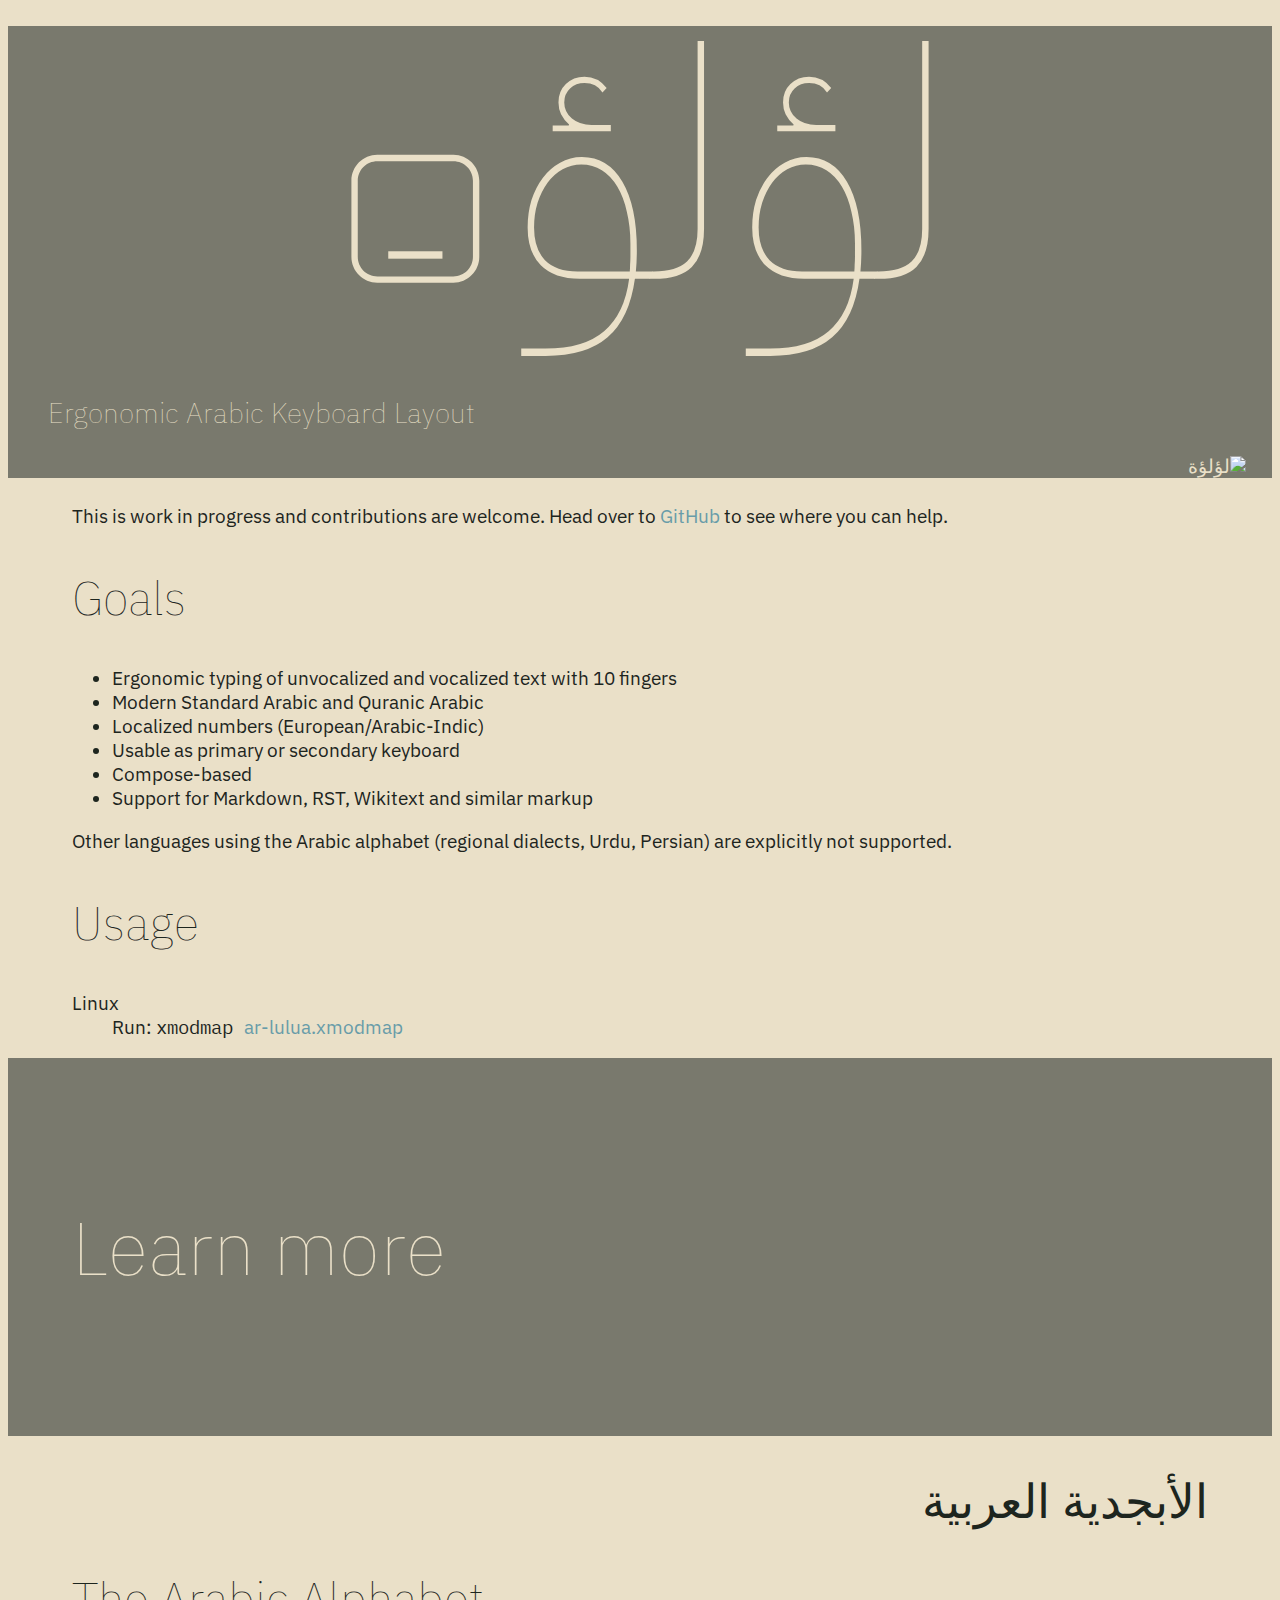
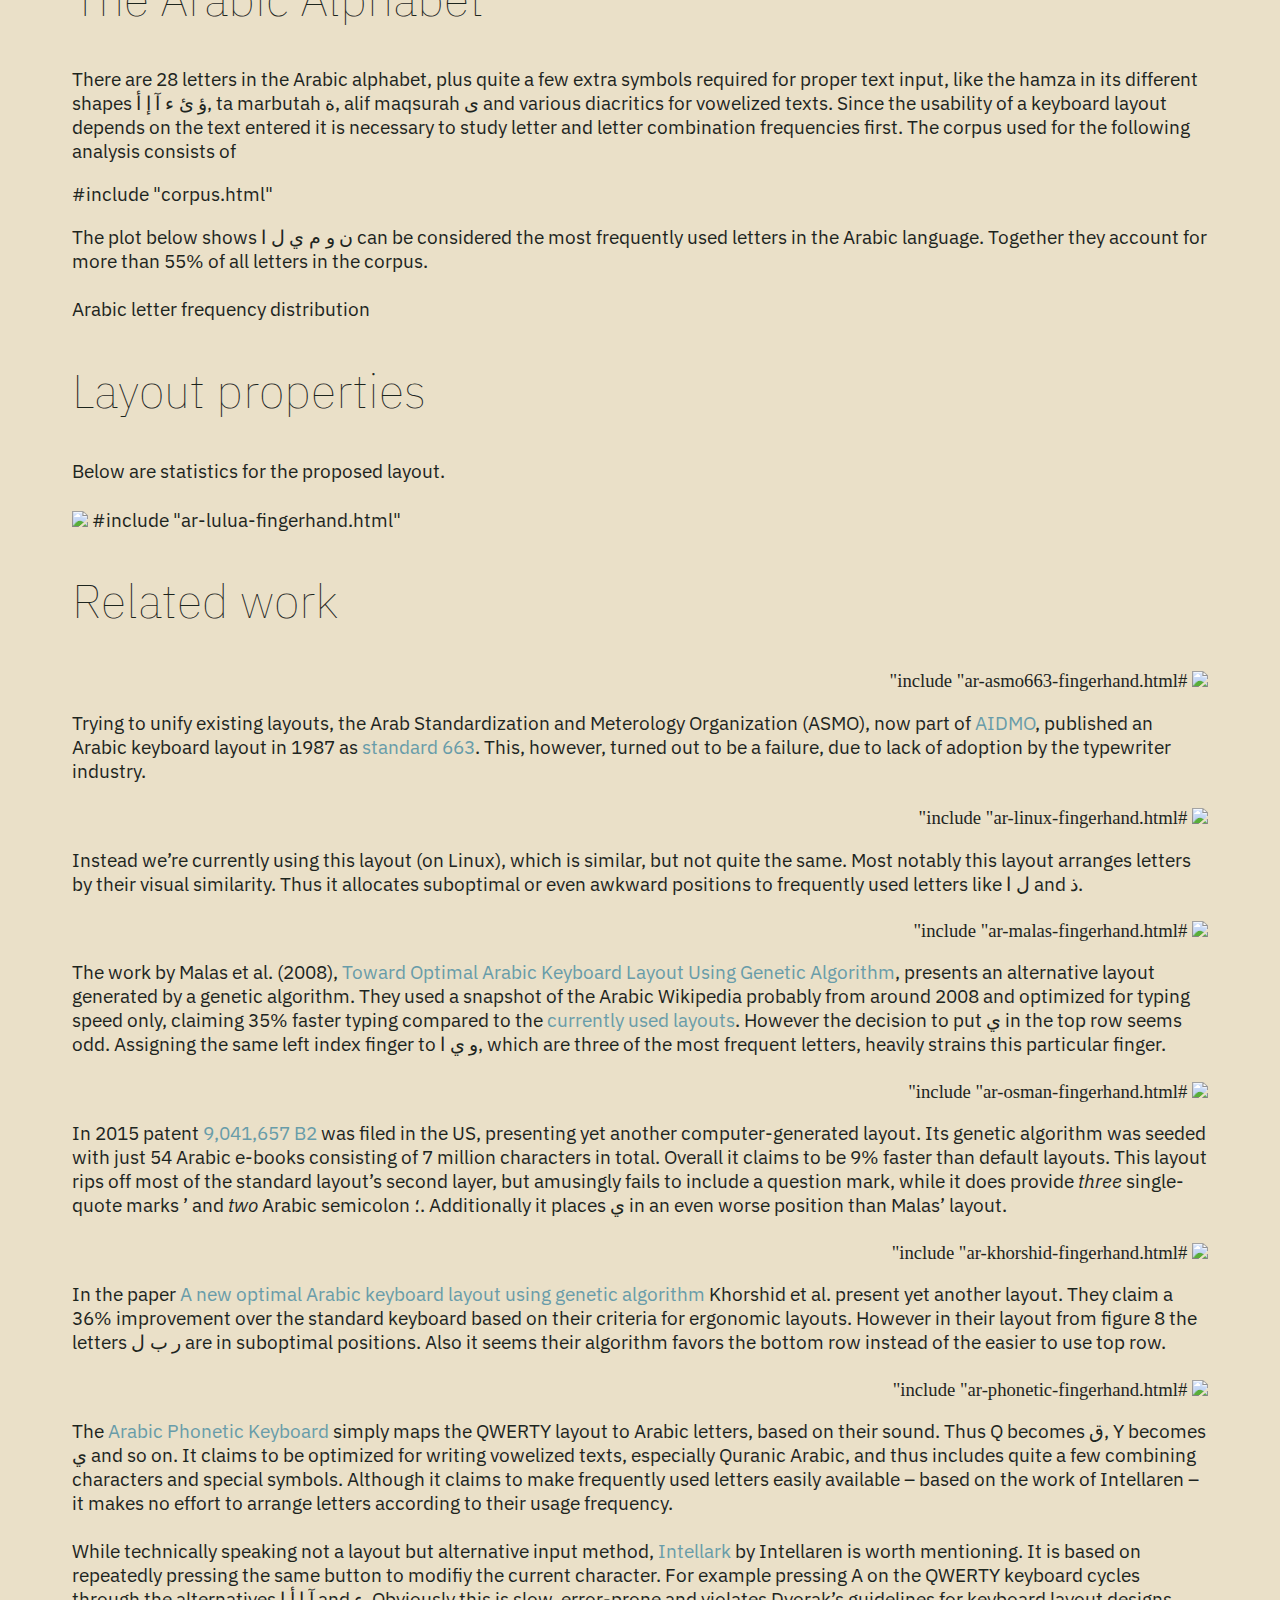
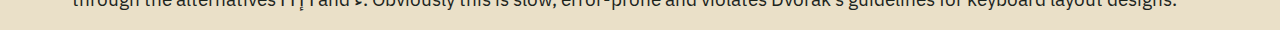
==== doc/index.html @ 14daa564 "doc: Auto-generate corpus table" ====
<!doctype html>
<html lang="ar">
<head>
  <meta charset="utf-8">
  <title>لؤلؤة</title>
  <!--<meta name="description" content="">-->
  <meta name="viewport" content="width=device-width, initial-scale=1">

	<link href="https://fonts.googleapis.com/css?family=IBM+Plex+Mono|IBM+Plex+Sans:100,400&display=swap" rel="stylesheet">
	<link rel="stylesheet" href="https://unpkg.com/purecss@1.0.1/build/pure-min.css" integrity="sha384-oAOxQR6DkCoMliIh8yFnu25d7Eq/PHS21PClpwjOTeU2jRSq11vu66rf90/cZr47" crossorigin="anonymous">
	<link rel="stylesheet" href="https://unpkg.com/purecss@1.0.1/build/grids-responsive-min.css">
	<script src="https://cdn.pydata.org/bokeh/release/bokeh-1.3.4.min.js"></script>
	<link rel="stylesheet" href="style.css">
</head>
<body>

<div class="title-card pure-g">
	<div class="pure-u-1 pure-u-lg-1-3">
	<div class="lbox">
		<h1 class="title"><img class="logo" src="lulua-logo.svg"></h1>
		<div class="pure-g flexreverse">
			<div class="pure-u-1 pure-u-sm-1-2">
				<!--<h2 class="subtitle">لوحة مفاتيح العربية المريحة</h1>-->
			</div>
			<div class="pure-u-1 pure-u-sm-1-2">
				<h2 class="subtitle" lang="en">Ergonomic Arabic Keyboard Layout</h1>
			</div>
		</div>
	</div>
	</div>
	<div class="pure-u-1 pure-u-lg-2-3">
	<div class="lbox">
		<div class="layout">
			<img src="ar-lulua.svg" alt="لؤلؤة">
		</div>
	</div>
	</div>
</div>

<div class="pure-g flexreverse">
	<div class="pure-u-1 pure-u-md-1-2">
	</div>
	<div class="pure-u-1 pure-u-md-1-2" lang="en">
	<div class="lbox">
		<p>This is work in progress and contributions are welcome. Head over to
		<a href="https://github.com/PromyLOPh/lulua">GitHub</a> to see where
		you can help.</a></p>
	</div>
	</div>
</div>

<div class="pure-g flexreverse">
	<div class="pure-u-1 pure-u-md-1-2">
	</div>
	<div class="pure-u-1 pure-u-md-1-2" lang="en">
	<div class="lbox">
		<h2>Goals</h2>
		<ul>
			<li>Ergonomic typing of unvocalized and vocalized text with 10 fingers</li>
			<li>Modern Standard Arabic and Quranic Arabic</li>
			<li>Localized numbers (European/Arabic-Indic)</li>
			<li>Usable as primary or secondary keyboard</li>
			<li>Compose-based</li>
			<li>Support for Markdown, RST, Wikitext and similar markup</li>
		</ul>

		<p>Other languages using the Arabic alphabet (regional dialects, Urdu,
		Persian) are explicitly not supported.</p>
	</div>
	</div>
</div>

<div class="pure-g flexreverse">
	<div class="pure-u-1 pure-u-md-1-2">
	</div>
	<div class="pure-u-1 pure-u-md-1-2" lang="en">
	<div class="lbox">
		<h2>Usage</h2>
		<dl>
			<dt>Linux</dt>
			<dd>Run: <code>xmodmap <a href="ar-lulua.xmodmap">ar-lulua.xmodmap</a></code></dd>
		</dl>
	</div>
	</div>
</div>

<div class="indepth-card">
<div class="pure-g flexreverse">
	<div class="pure-u-1 pure-u-md-1-2">
	</div>
	<div class="pure-u-1 pure-u-md-1-2" lang="en">
	<div class="lbox">
		<h1>Learn more</h1>
	</div>
	</div>
</div>
</div>

<section>
<div class="pure-g flexreverse">
	<div class="pure-u-1 pure-u-md-1-2">
	<div class="lbox">
		<h2>الأبجدية العربية</h2>
	</div>
	</div>
	<div class="pure-u-1 pure-u-md-1-2" lang="en">
	<div class="lbox">
		<h2>The Arabic Alphabet</h2>
		<p>
		There are 28 letters in the Arabic alphabet, plus quite a few extra
		symbols required for proper text input, like the hamza in its different
		shapes <bdo dir="ltr" lang="ar">أ إ آ ء ئ ؤ</bdo>, ta marbutah <bdo
		dir="ltr" lang="ar">ة</bdo>, alif maqsurah <bdo dir="ltr"
		lang="ar">ى</bdo> and various diacritics for vowelized texts.
		<!-- -->
		Since the usability of a keyboard layout depends on the text entered
		it is necessary to study letter and letter combination frequencies first.
		<!-- -->
		The corpus used for the following analysis consists of
		</p>

		#include "corpus.html"

		<p>
		The plot below shows <bdo dir="ltr" lang="ar">ا ل ي م و ن</bdo> can be
		considered the most frequently used letters in the Arabic language.
		<!-- -->
		Together they account for more than 55% of all letters in the corpus.
		</p>
	</div>
	</div>
</div>

<figure id="letterfreq">
<div class="lbox" lang="en">
	<div id="letterfreq-div"></div>
</div>
<figcaption class="pure-g flexreverse">
	<div class="pure-u-1 pure-u-md-1-2">
	</div>
	<div class="pure-u-1 pure-u-md-1-2" lang="en">
	<div class="lbox">
		<p>Arabic letter frequency distribution</p>
	</div>
	</div>
</figcaption>
</figure>
</section>

<section>
<div class="pure-g flexreverse">
	<div class="pure-u-1 pure-u-md-1-2">
	</div>
	<div class="pure-u-1 pure-u-md-1-2" lang="en">
	<div class="lbox">
		<h2>Layout properties</h2>

		<p>Below are statistics for the proposed layout.</p>
	</div>
	</div>
</div>

<figure id="ar-lulua-heat">
<div class="lbox" lang="en">
	<img src="ar-lulua-heat.svg">
	#include "ar-lulua-fingerhand.html"
</div>
</figure>

<section class="layoutgallery">
	<div class="pure-g flexreverse">
		<div class="pure-u-1 pure-u-md-1-2">
		</div>
		<div class="pure-u-1 pure-u-md-1-2" lang="en">
		<div class="lbox">
			<h2>Related work</h2>
		</div>
		</div>
	</div>

	<figure id="ar-asmo663">
	<div class="lbox">
		<img src="ar-asmo663-heat.svg">
		#include "ar-asmo663-fingerhand.html"
	</div>
	<figcaption class="pure-g flexreverse">
		<div class="pure-u-1 pure-u-md-1-2">
		</div>
		<div class="pure-u-1 pure-u-md-1-2" lang="en">
		<div class="lbox">
			<p>
			Trying to unify existing layouts, the Arab Standardization and
			Meterology Organization (ASMO), now part of
			<a href="https://www.aidmo.org/">AIDMO</a>, published an Arabic
			keyboard layout in 1987 as
			<a href="https://www.aidmo.org/smcacc/ar/index.php?option=com_sobi2&Itemid=2&limitstart=2150">standard 663</a>.
			<!-- -->
			This, however, turned out to be a failure, due to lack of adoption by
			the typewriter industry.
			</p>
		</div>
		</div>
	</figcaption>
	</figure>

	<figure id="ar-linux">
	<div class="lbox">
		<img src="ar-linux-heat.svg">
		#include "ar-linux-fingerhand.html"
	</div>
	<figcaption class="pure-g flexreverse">
		<div class="pure-u-1 pure-u-md-1-2">
		</div>
		<div class="pure-u-1 pure-u-md-1-2" lang="en">
		<div class="lbox">
			<p>
			Instead we’re currently using this layout (on Linux), which is
			similar, but not quite the same.
			<!-- -->
			Most notably this layout arranges letters by their visual similarity.
			<!-- -->
			Thus it allocates suboptimal or even awkward positions to frequently
			used letters like <bdo dir="ltr" lang="ar">ا ل</bdo> and
			<bdo dir="ltr" lang="ar">ذ</bdo>.
			</p>
		</div>
		</div>
	</figcaption>
	</figure>

	<figure id="ar-malas">
	<div class="lbox">
		<img src="ar-malas-heat.svg">
		#include "ar-malas-fingerhand.html"
	</div>
	<figcaption class="pure-g flexreverse">
		<div class="pure-u-1 pure-u-md-1-2">
		</div>
		<div class="pure-u-1 pure-u-md-1-2" lang="en">
		<div class="lbox">
			<p>
			The work by Malas et al. (2008),
			<a href="https://pdfs.semanticscholar.org/1bf8/74dcaa7f21c2cc3c6c5e526b61a9ee352bba.pdf">Toward Optimal Arabic Keyboard Layout Using Genetic Algorithm</a>,
			presents an alternative layout generated by a genetic algorithm.
			<!-- -->
			They used a snapshot of the Arabic Wikipedia probably from around 2008 and
			optimized for typing speed only, claiming 35% faster typing compared
			to the <a href="#ar-linux">currently used layouts</a>.
			<!-- -->
			However the decision to put <bdo dir="ltr" lang="ar">ي</bdo> in the top
			row seems odd.
			<!-- -->
			Assigning the same left index finger to <bdo dir="ltr" lang="ar">ا
			ي و</bdo>, which are three of the most frequent letters, heavily
			strains this particular finger.
			</p>
		</div>
		</div>
	</figcaption>
	</figure>

	<figure id="ar-osman">
	<div class="lbox">
		<img src="ar-osman-heat.svg">
		#include "ar-osman-fingerhand.html"
	</div>
	<figcaption class="pure-g flexreverse">
		<div class="pure-u-1 pure-u-md-1-2">
		</div>
		<div class="pure-u-1 pure-u-md-1-2" lang="en">
		<div class="lbox">
			<p>
			In 2015 patent
			<a href="https://patents.google.com/patent/US9041657B2/en">9,041,657 B2</a>
			was filed in the US, presenting yet another computer-generated layout.
			<!-- -->
			Its genetic algorithm was seeded with just 54 Arabic e-books consisting
			of 7 million characters in total.
			<!-- -->
			Overall it claims to be 9% faster than default layouts.
			<!-- -->
			This layout rips off most of the standard layout’s second layer,
			but amusingly fails to include a question mark, while it does
			provide <em>three</em> single-quote marks ’ and <em>two</em> Arabic
			semicolon <bdo dir="ltr" lang="ar">؛</bdo>.
			<!-- -->
			Additionally it places <bdo dir="ltr" lang="ar">ي</bdo> in an even
			worse position than Malas’ layout.
			</p>
		</div>
		</div>
	</figcaption>
	</figure>

	<figure>
	<div class="lbox">
		<img src="ar-khorshid-heat.svg">
		#include "ar-khorshid-fingerhand.html"
	</div>
	<figcaption class="pure-g flexreverse">
		<div class="pure-u-1 pure-u-md-1-2">
		</div>
		<div class="pure-u-1 pure-u-md-1-2" lang="en">
		<div class="lbox">
			<p>
			In the paper
			<a href="https://www.researchgate.net/publication/264837659_A_new_optimal_Arabic_keyboard_layout_using_genetic_algorithm">A new optimal Arabic keyboard layout using genetic algorithm</a>
			Khorshid et al. present yet another
			layout.
			<!-- -->
			They claim a 36% improvement over the standard keyboard based on
			their criteria for ergonomic layouts.
			<!-- -->
			However in their layout from figure 8 the letters <bdo dir="ltr"
			lang="ar">ل ب ر</bdo> are in suboptimal positions.
			<!-- -->
			Also it seems their algorithm favors the bottom row instead of the
			easier to use top row.
			</p>
		</div>
		</div>
	</figcaption>
	</figure>

	<figure>
	<div class="lbox">
		<img src="ar-phonetic-heat.svg">
		#include "ar-phonetic-fingerhand.html"
	</div>
	<figcaption class="pure-g flexreverse">
		<div class="pure-u-1 pure-u-md-1-2">
		</div>
		<div class="pure-u-1 pure-u-md-1-2" lang="en">
		<div class="lbox">
			<p>
			The <a href="http://arabic.omaralzabir.com/home">Arabic Phonetic Keyboard</a>
			simply maps the QWERTY layout to Arabic letters, based on their sound.
			Thus Q becomes <bdo dir="ltr" lang="ar">ق</bdo>, Y becomes <bdo dir="ltr" lang="ar">ي</bdo> and so on.
			It claims to be optimized for writing vowelized texts, especially
			Quranic Arabic, and thus includes quite a few combining characters and
			special symbols.
			Although it claims to make frequently used letters easily available –
			based on the work of Intellaren – it makes no effort to arrange letters
			according to their usage frequency.
			</p>
		</div>
		</div>
	</figcaption>
	</figure>

	<div class="pure-g flexreverse">
		<div class="pure-u-1 pure-u-md-1-2">
		</div>
		<div class="pure-u-1 pure-u-md-1-2" lang="en">
		<div class="lbox">
			<p>
			While technically speaking not a layout but alternative input
			method, <a href="http://www.intellaren.com/intellark">Intellark</a> by
			Intellaren is worth mentioning.
			<!-- -->
			It is based on repeatedly pressing the same button to modifiy the
			current character.
			<!-- -->
			For example pressing A on the QWERTY keyboard cycles through the
			alternatives <bdo dir="ltr" lang="ar">ا أ إ آ</bdo> and <bdo dir="ltr" lang="ar">ء</bdo>.
			<!-- -->
			Obviously this is slow, error-prone and violates Dvorak’s guidelines
			for keyboard layout designs.
			</p>
		</div>
		</div>
	</div>
</section>



</div>
<script>
fetch('letterfreq.json')
    .then(function(response) { return response.json(); })
    .then(function(item) { Bokeh.embed.embed_item(item, 'letterfreq-div'); })
</script>

</body>
</html>
---- doc/style.css ----
/*
colorscheme derived from #EAE0C8, see https://en.wikipedia.org/wiki/Pearl_(color)
using http://colormind.io/bootstrap/
*/
:root {
	--light-shades: #EAE0C8;
	--light-accent: #689CA9;
	--main-brand: #A48A4E;
	--dark-accent: #79796D;
	--dark-shades: #1D251E;
}

@font-face {
	font-family: 'IBM Plex Arabic';
	font-style: normal;
	font-weight: 100;
	src: local('IBM Plex Arabic Thin'), local('IBMPlexArabic-Thin'), url('fonts/IBMPlexArabic-Thin.woff2') format('woff2');
}

@font-face {
	font-family: 'IBM Plex Arabic';
	font-style: normal;
	font-weight: 400;
	src: local('IBM Plex Arabic Regular'), local('IBMPlexArabic-Regular'), url('fonts/IBMPlexArabic-Regular.woff2') format('woff2');
}

body {
	font-size: 14pt;
	background-color: var(--light-shades);
	color: var(--dark-shades);
}
/* is there a better way to select _both_ fonts at the same time? */
:lang(ar) {
	direction: rtl;
	font-family: "IBM Plex Arabic";
}
/* inside ltr text */
:lang(ar)[dir=ltr] {
	direction: ltr;
}
:lang(en) {
	direction: ltr;
	font-family: "IBM Plex Sans";
}
h1, h2, h3 {
	font-weight: 100;
}
h1 {
	font-size: 4em;
}
h2 {
	font-size: 2.5em;
}
figure {
	max-width: 70em;
	margin: 1.3em auto;
}
img {
	width: 100%;
}
code {
	font-family: "IBM Plex Mono", monospace !important; /* override :lang(*) font setting */
}
a:link, a:visited {
	color: var(--light-accent);
	text-decoration: none;
}
a:focus, a:hover {
	background-color: var(--light-accent);
	color: var(--light-shades);
	border-radius: 0.1em;
}
div.title-card {
	background-color: var(--dark-accent);
	color: var(--light-shades);
}
div.title-card .lbox {
	margin: 2vw;
}
div.title-card h1 {
	margin: 0;
	padding: 0.2em;
}
div.title-card img.logo {
	max-height: 35vh;
	display: block;
	margin: 0 auto;
}
div.title-card .subtitle {
	padding: 0 0.5em;
	font-size: 1.5em;
}
div.title-card .layout img {
	display: block;
	margin: 0 auto;
}
div.indepth-card {
	padding: 10vh 0;
	margin: 1em 0;
	background-color: var(--dark-accent);
	color: var(--light-shades);
}
.flexreverse {
	flex-direction: row-reverse;
}
.lbox {
	margin: 0 5vw;
}
/* for hand/finger stats */
div.fingerhandstats {
	text-align: center;
	display: flex;
}
div.fingerhandstats div.fingers {
	display: flex;
}
div.fingerhandstats div.fingers div {
	margin: 0.1em;
	overflow: hidden;
}
div.fingerhandstats .left {
	margin-right: 0.5em;
}
div.fingerhandstats .right {
	margin-left: 0.5em;
}
/* keep in sync with render-svg.css */
div.fingerhandstats .fingers .little {
	border: 0.1em solid #dc322f; /* red */
}
div.fingerhandstats .fingers .ring {
	border: 0.1em solid #268bd2; /* blue */
}
div.fingerhandstats .fingers .middle  {
	border: 0.1em solid #d33682; /* magenta */
}
div.fingerhandstats .fingers .index {
	border: 0.1em solid #6c71c4; /* violet */
}
div.fingerhandstats .fingers .thumb {
	border: 0.1em solid #2aa198; /* cyan */
}

.pure-table td.numint {
	text-align: right;
	padding-right: 0;
}

.pure-table td.numfrac {
	border-left: none;
	text-align: left;
	padding-left: 0;
}
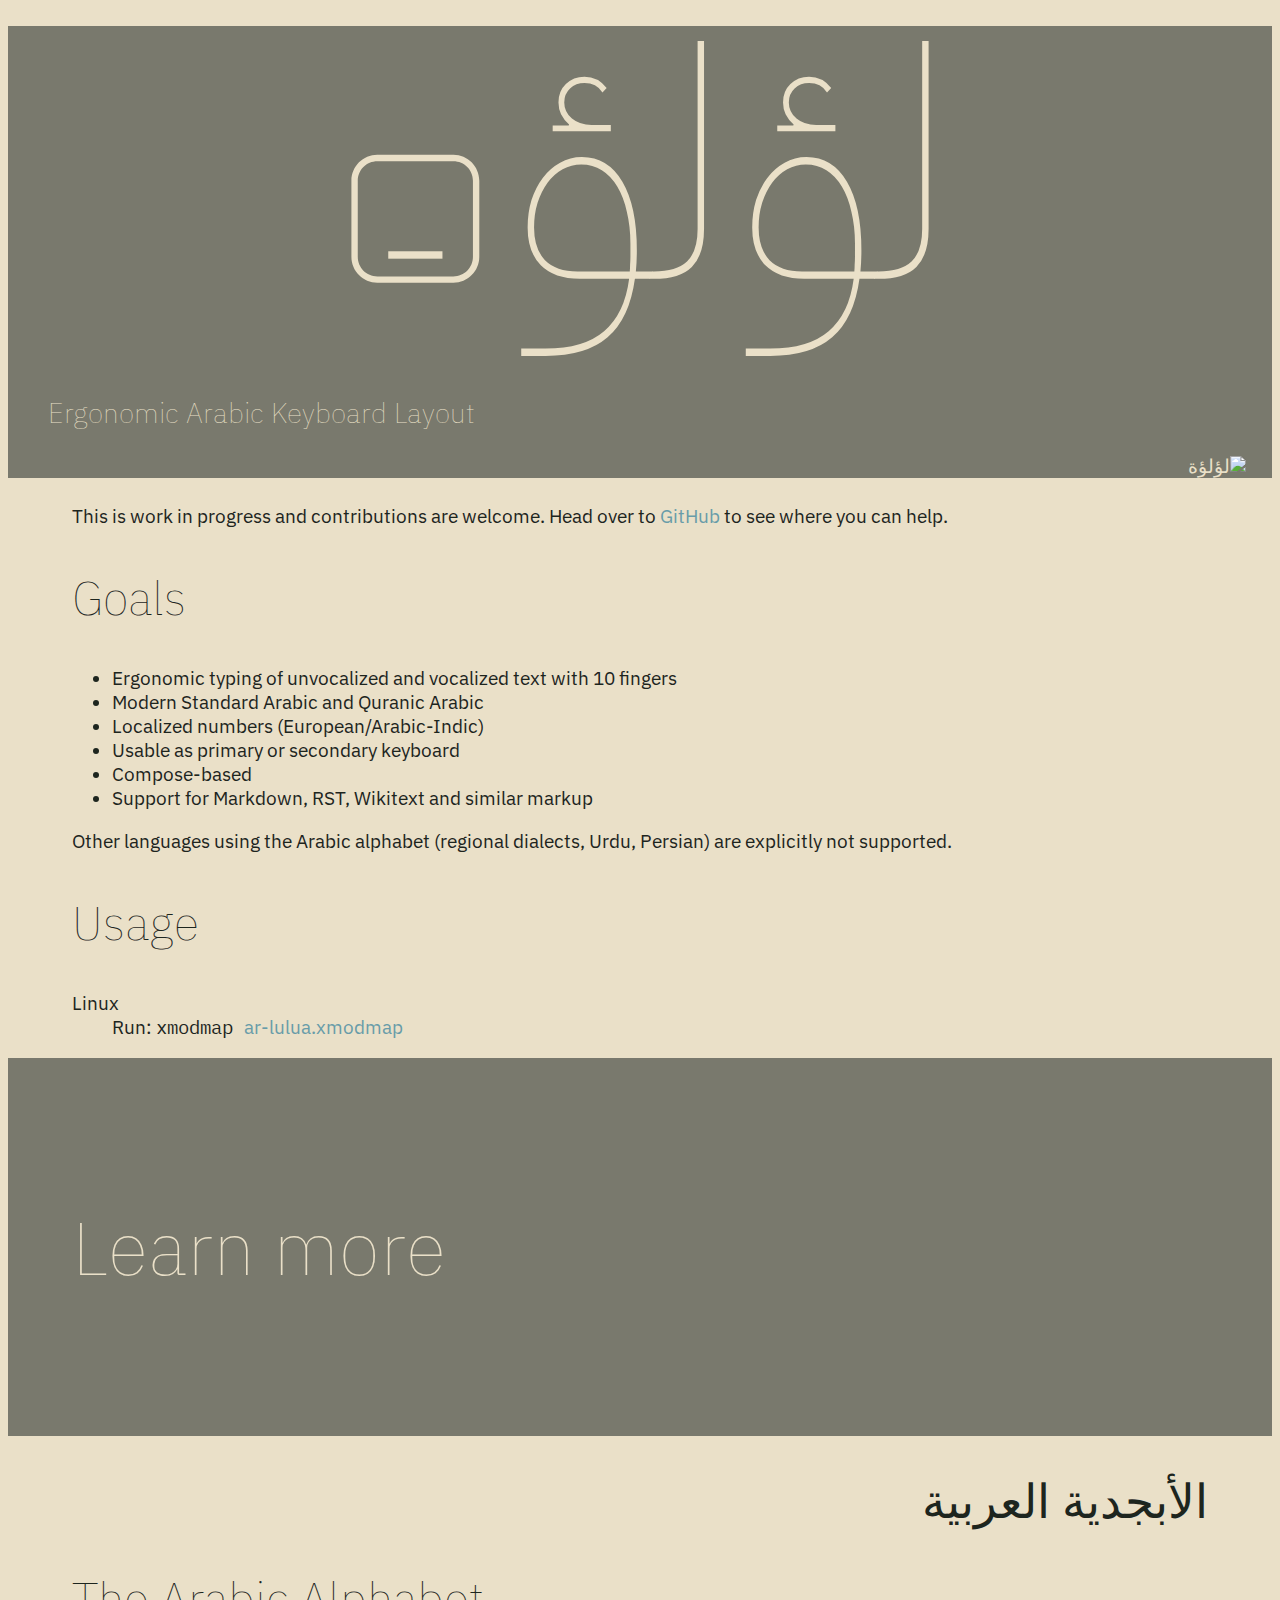
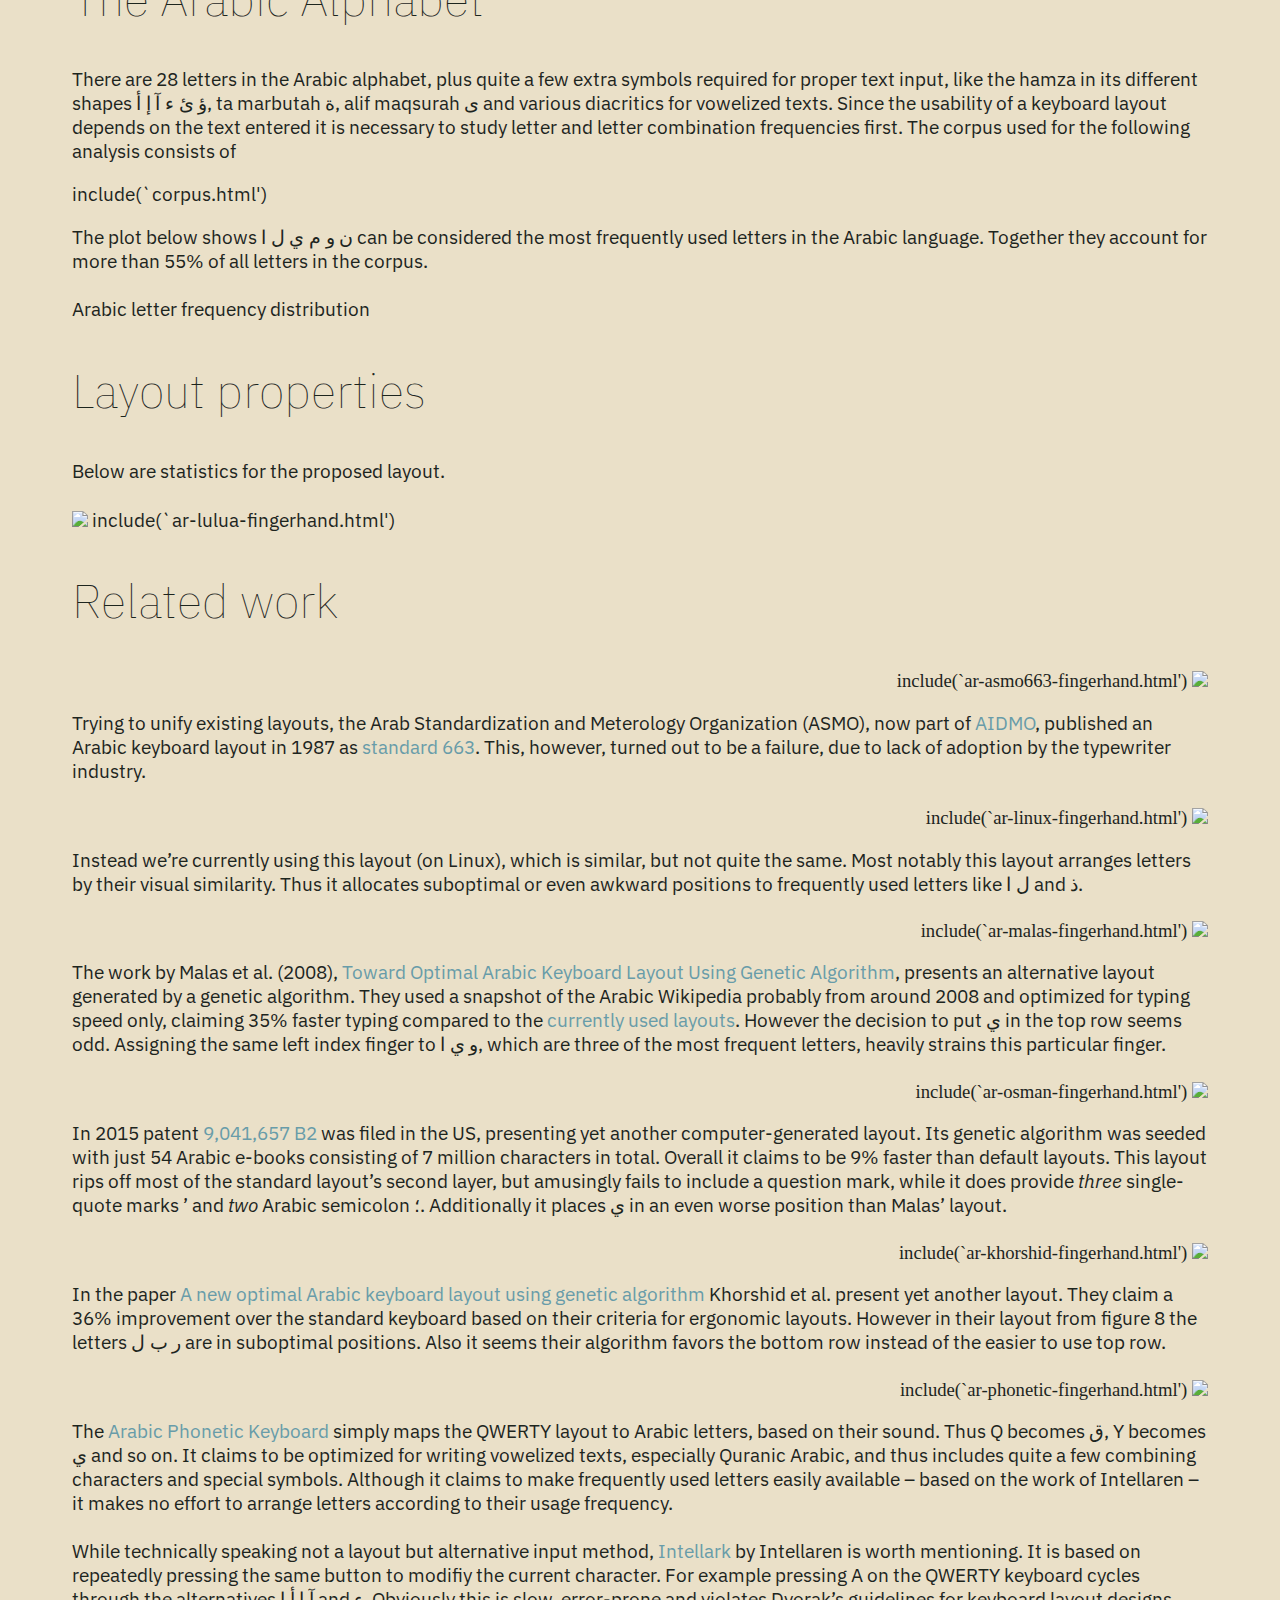
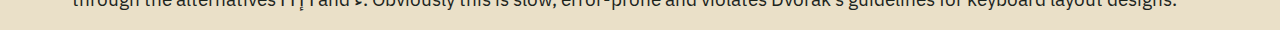
==== commit c543f42f: "doc: Process HTML template with m4" ====
--- a/doc/index.html
+++ b/doc/index.html
@@ -119,7 +119,7 @@
 		The corpus used for the following analysis consists of
 		</p>
 
-		#include "corpus.html"
+		include(`corpus.html')
 
 		<p>
 		The plot below shows <bdo dir="ltr" lang="ar">ا ل ي م و ن</bdo> can be
@@ -163,7 +163,7 @@
 <figure id="ar-lulua-heat">
 <div class="lbox" lang="en">
 	<img src="ar-lulua-heat.svg">
-	#include "ar-lulua-fingerhand.html"
+	include(`ar-lulua-fingerhand.html')
 </div>
 </figure>
 
@@ -181,7 +181,7 @@
 	<figure id="ar-asmo663">
 	<div class="lbox">
 		<img src="ar-asmo663-heat.svg">
-		#include "ar-asmo663-fingerhand.html"
+		include(`ar-asmo663-fingerhand.html')
 	</div>
 	<figcaption class="pure-g flexreverse">
 		<div class="pure-u-1 pure-u-md-1-2">
@@ -206,7 +206,7 @@
 	<figure id="ar-linux">
 	<div class="lbox">
 		<img src="ar-linux-heat.svg">
-		#include "ar-linux-fingerhand.html"
+		include(`ar-linux-fingerhand.html')
 	</div>
 	<figcaption class="pure-g flexreverse">
 		<div class="pure-u-1 pure-u-md-1-2">
@@ -231,7 +231,7 @@
 	<figure id="ar-malas">
 	<div class="lbox">
 		<img src="ar-malas-heat.svg">
-		#include "ar-malas-fingerhand.html"
+		include(`ar-malas-fingerhand.html')
 	</div>
 	<figcaption class="pure-g flexreverse">
 		<div class="pure-u-1 pure-u-md-1-2">
@@ -262,7 +262,7 @@
 	<figure id="ar-osman">
 	<div class="lbox">
 		<img src="ar-osman-heat.svg">
-		#include "ar-osman-fingerhand.html"
+		include(`ar-osman-fingerhand.html')
 	</div>
 	<figcaption class="pure-g flexreverse">
 		<div class="pure-u-1 pure-u-md-1-2">
@@ -295,7 +295,7 @@
 	<figure>
 	<div class="lbox">
 		<img src="ar-khorshid-heat.svg">
-		#include "ar-khorshid-fingerhand.html"
+		include(`ar-khorshid-fingerhand.html')
 	</div>
 	<figcaption class="pure-g flexreverse">
 		<div class="pure-u-1 pure-u-md-1-2">
@@ -325,7 +325,7 @@
 	<figure>
 	<div class="lbox">
 		<img src="ar-phonetic-heat.svg">
-		#include "ar-phonetic-fingerhand.html"
+		include(`ar-phonetic-fingerhand.html')
 	</div>
 	<figcaption class="pure-g flexreverse">
 		<div class="pure-u-1 pure-u-md-1-2">
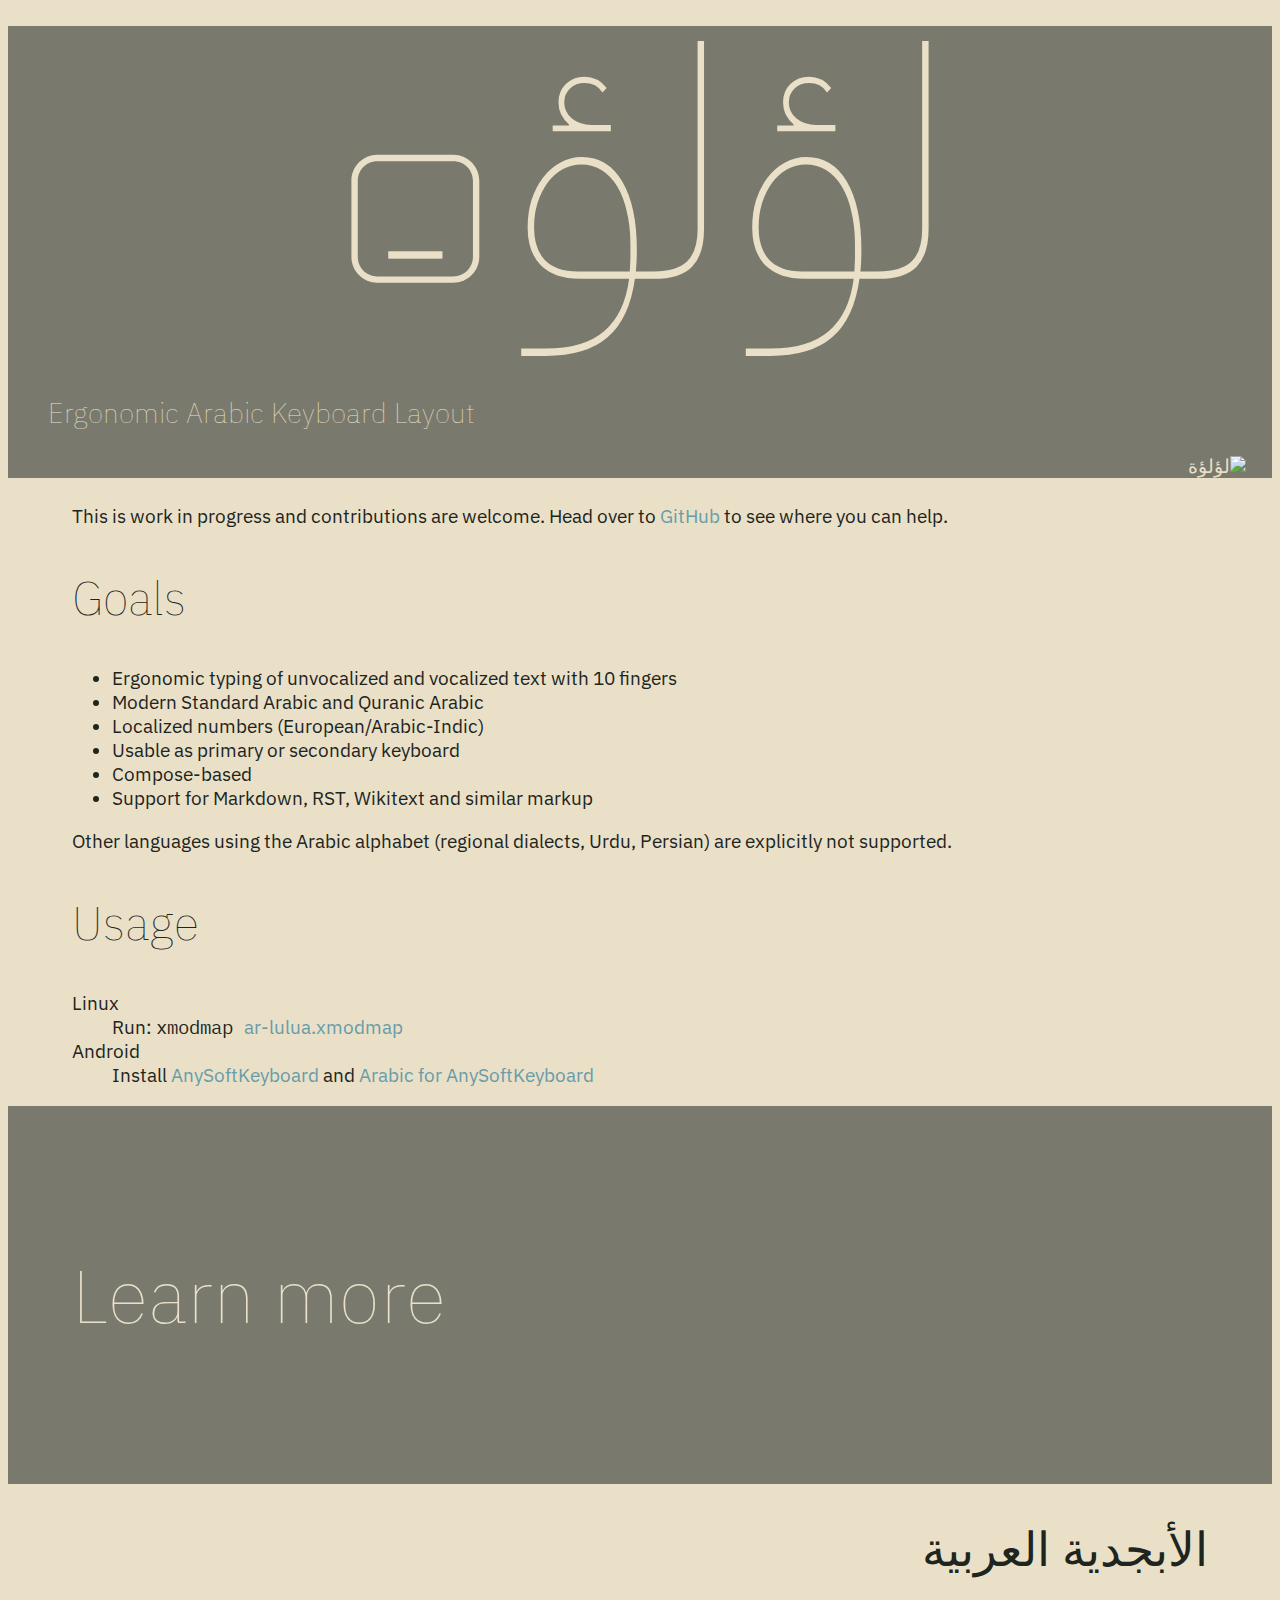
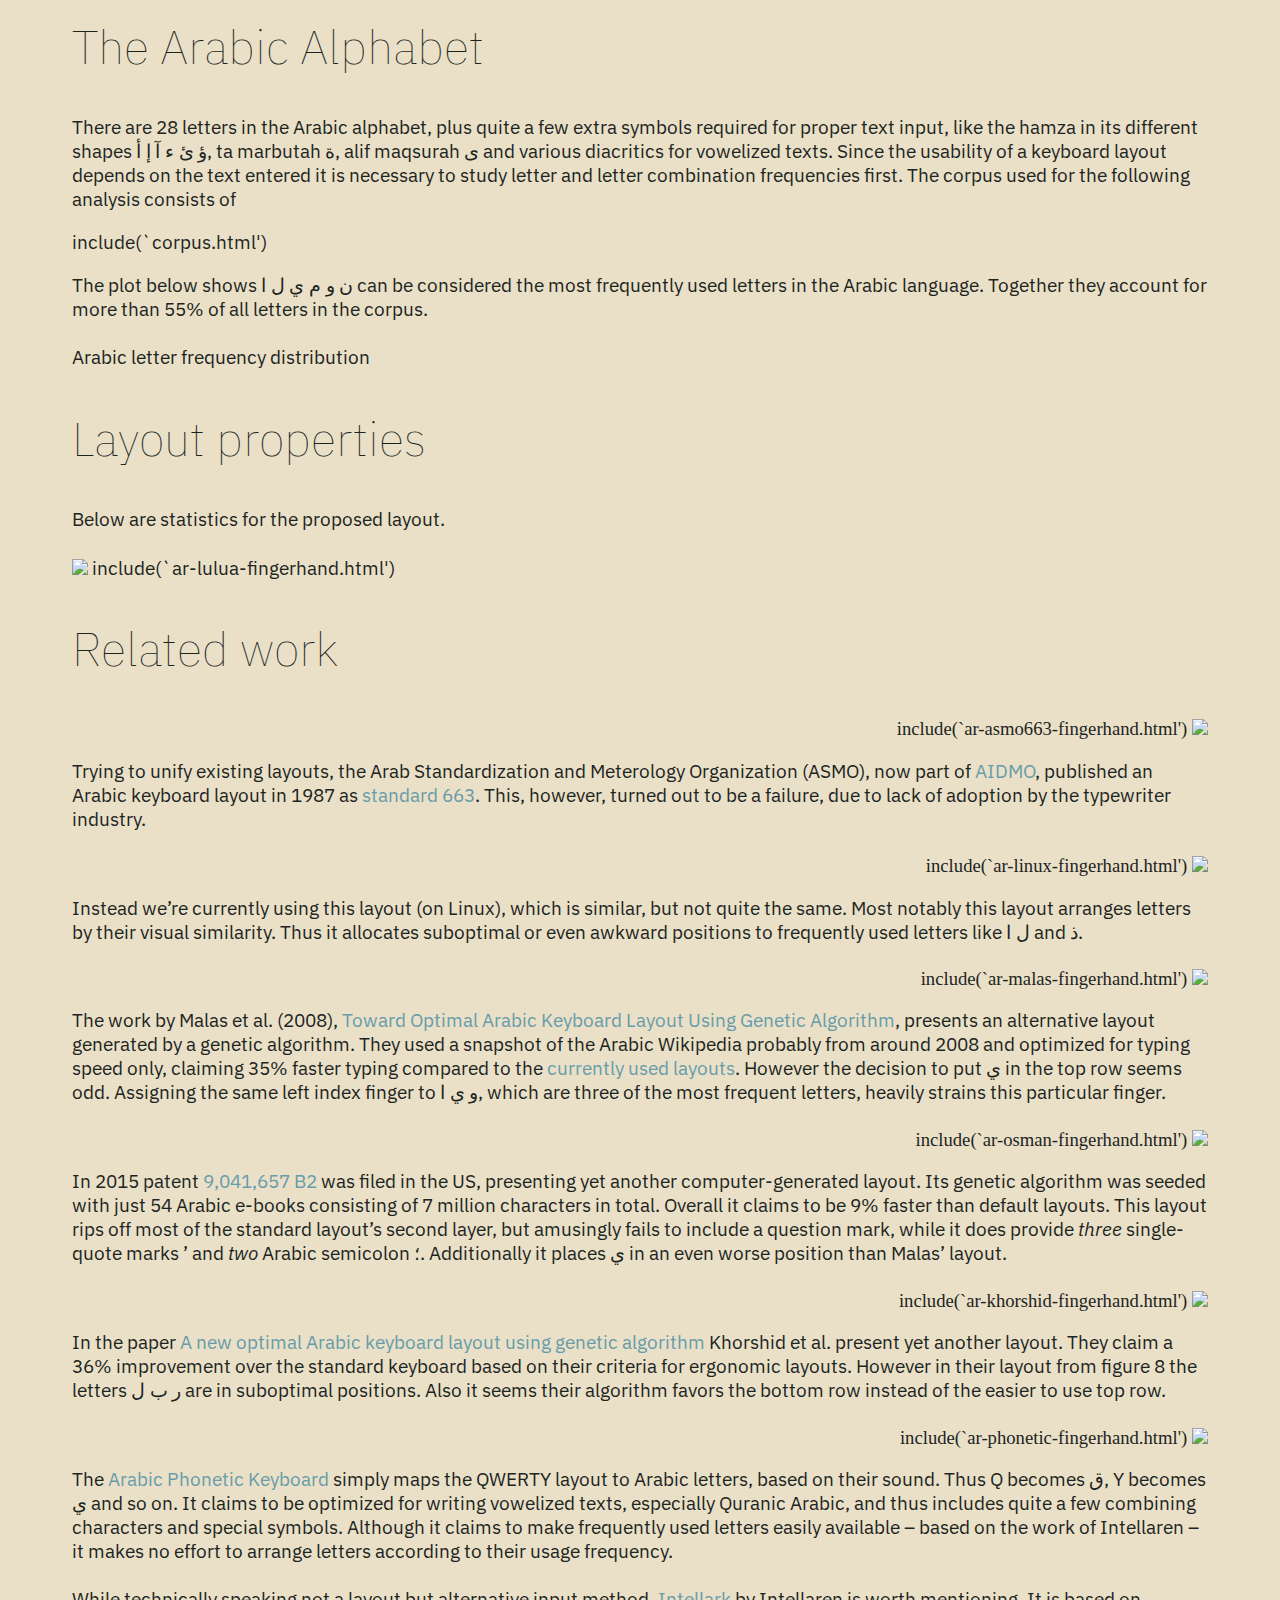
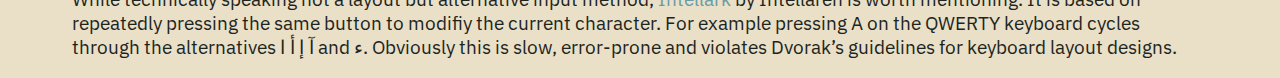
==== commit feb84c69: "Add link to ASK language pack" ====
--- a/doc/index.html
+++ b/doc/index.html
@@ -79,6 +79,12 @@
 		<dl>
 			<dt>Linux</dt>
 			<dd>Run: <code>xmodmap <a href="ar-lulua.xmodmap">ar-lulua.xmodmap</a></code></dd>
+			<dt>Android</dt>
+			<dd>Install
+			<a href="https://play.google.com/store/apps/details?id=com.menny.android.anysoftkeyboard">AnySoftKeyboard</a>
+			and
+			<a href="https://play.google.com/store/apps/details?id=com.anysoftkeyboard.languagepack.arabic">Arabic for AnySoftKeyboard</a>
+			</dd>
 		</dl>
 	</div>
 	</div>
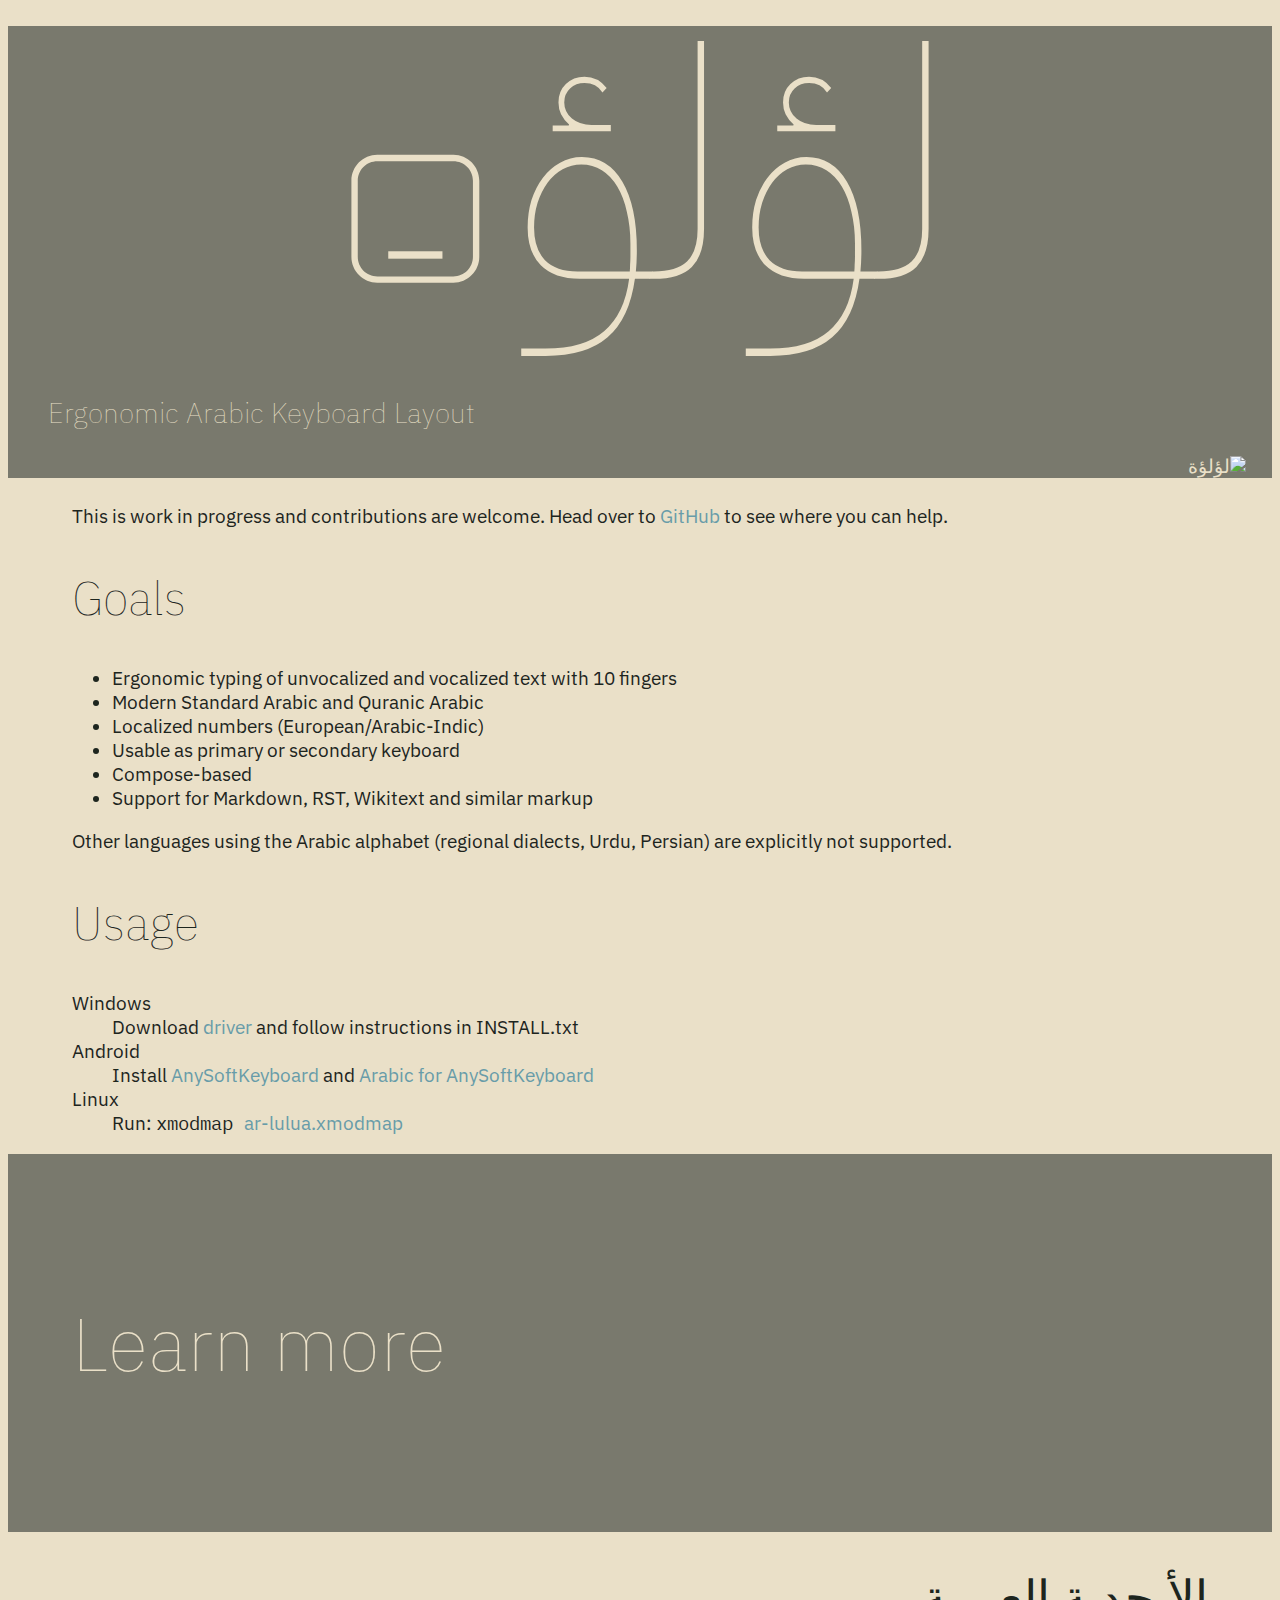
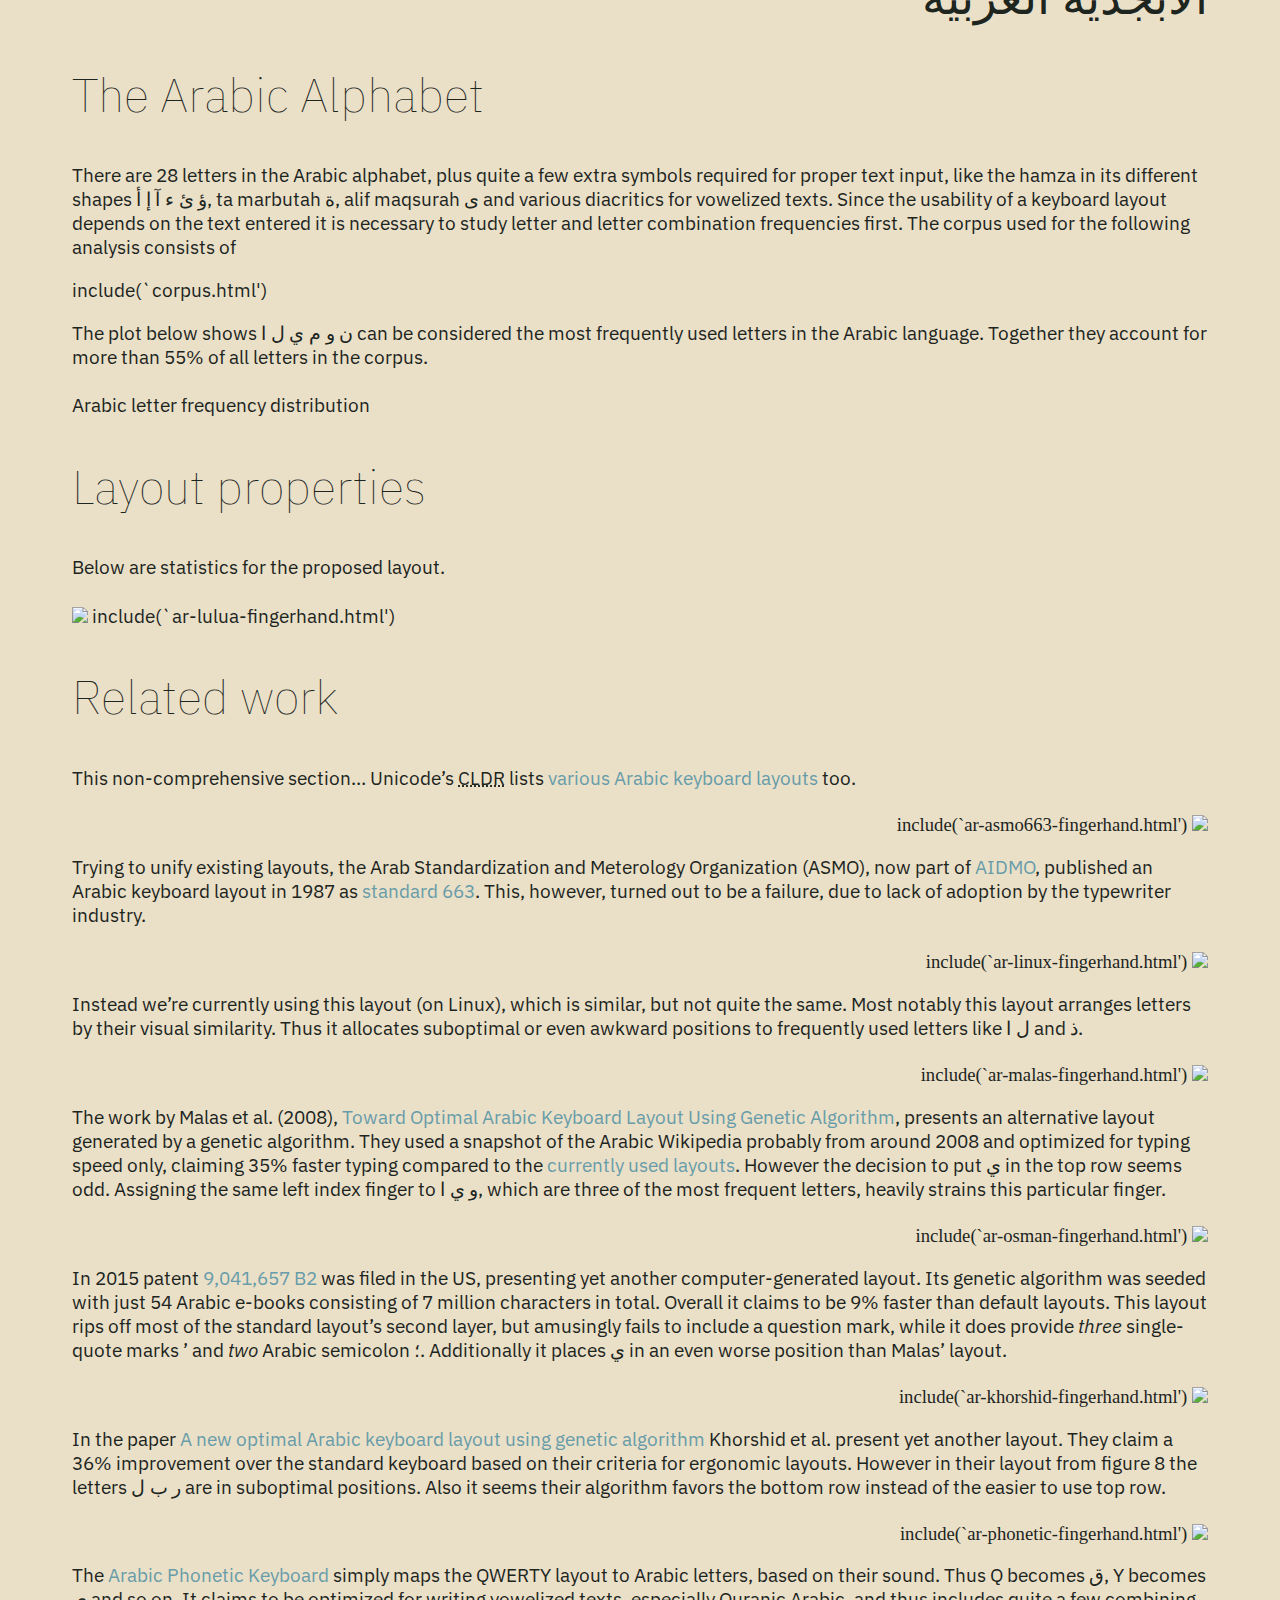
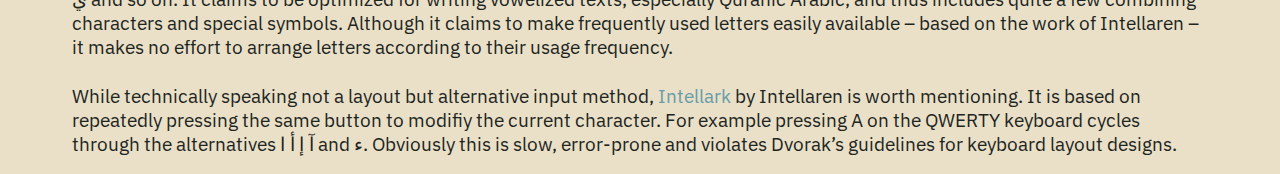
==== commit f15b59b9: "Add Windows driver" ====
--- a/doc/index.html
+++ b/doc/index.html
@@ -77,13 +77,15 @@
 	<div class="lbox">
 		<h2>Usage</h2>
 		<dl>
-			<dt>Linux</dt>
-			<dd>Run: <code>xmodmap <a href="ar-lulua.xmodmap">ar-lulua.xmodmap</a></code></dd>
+			<dt>Windows</dt>
+			<dd>Download <a href="ar-lulua-w64.zip">driver</a> and follow instructions in <kbd>INSTALL.txt</kbd></dd>
 			<dt>Android</dt>
 			<dd>Install
 			<a href="https://play.google.com/store/apps/details?id=com.menny.android.anysoftkeyboard">AnySoftKeyboard</a>
 			and
 			<a href="https://play.google.com/store/apps/details?id=com.anysoftkeyboard.languagepack.arabic">Arabic for AnySoftKeyboard</a>
+			<dt>Linux</dt>
+			<dd>Run: <code>xmodmap <a href="ar-lulua.xmodmap">ar-lulua.xmodmap</a></code></dd>
 			</dd>
 		</dl>
 	</div>
@@ -180,6 +182,11 @@
 		<div class="pure-u-1 pure-u-md-1-2" lang="en">
 		<div class="lbox">
 			<h2>Related work</h2>
+			<p>This non-comprehensive section… Unicode’s
+			<abbr title="Unicode Common Locale Data Repository">CLDR</abbr>
+			lists
+			<a href="https://www.unicode.org/cldr/charts/latest/keyboards/layouts/ar.html">various
+			Arabic keyboard layouts</a> too.</p>
 		</div>
 		</div>
 	</div>
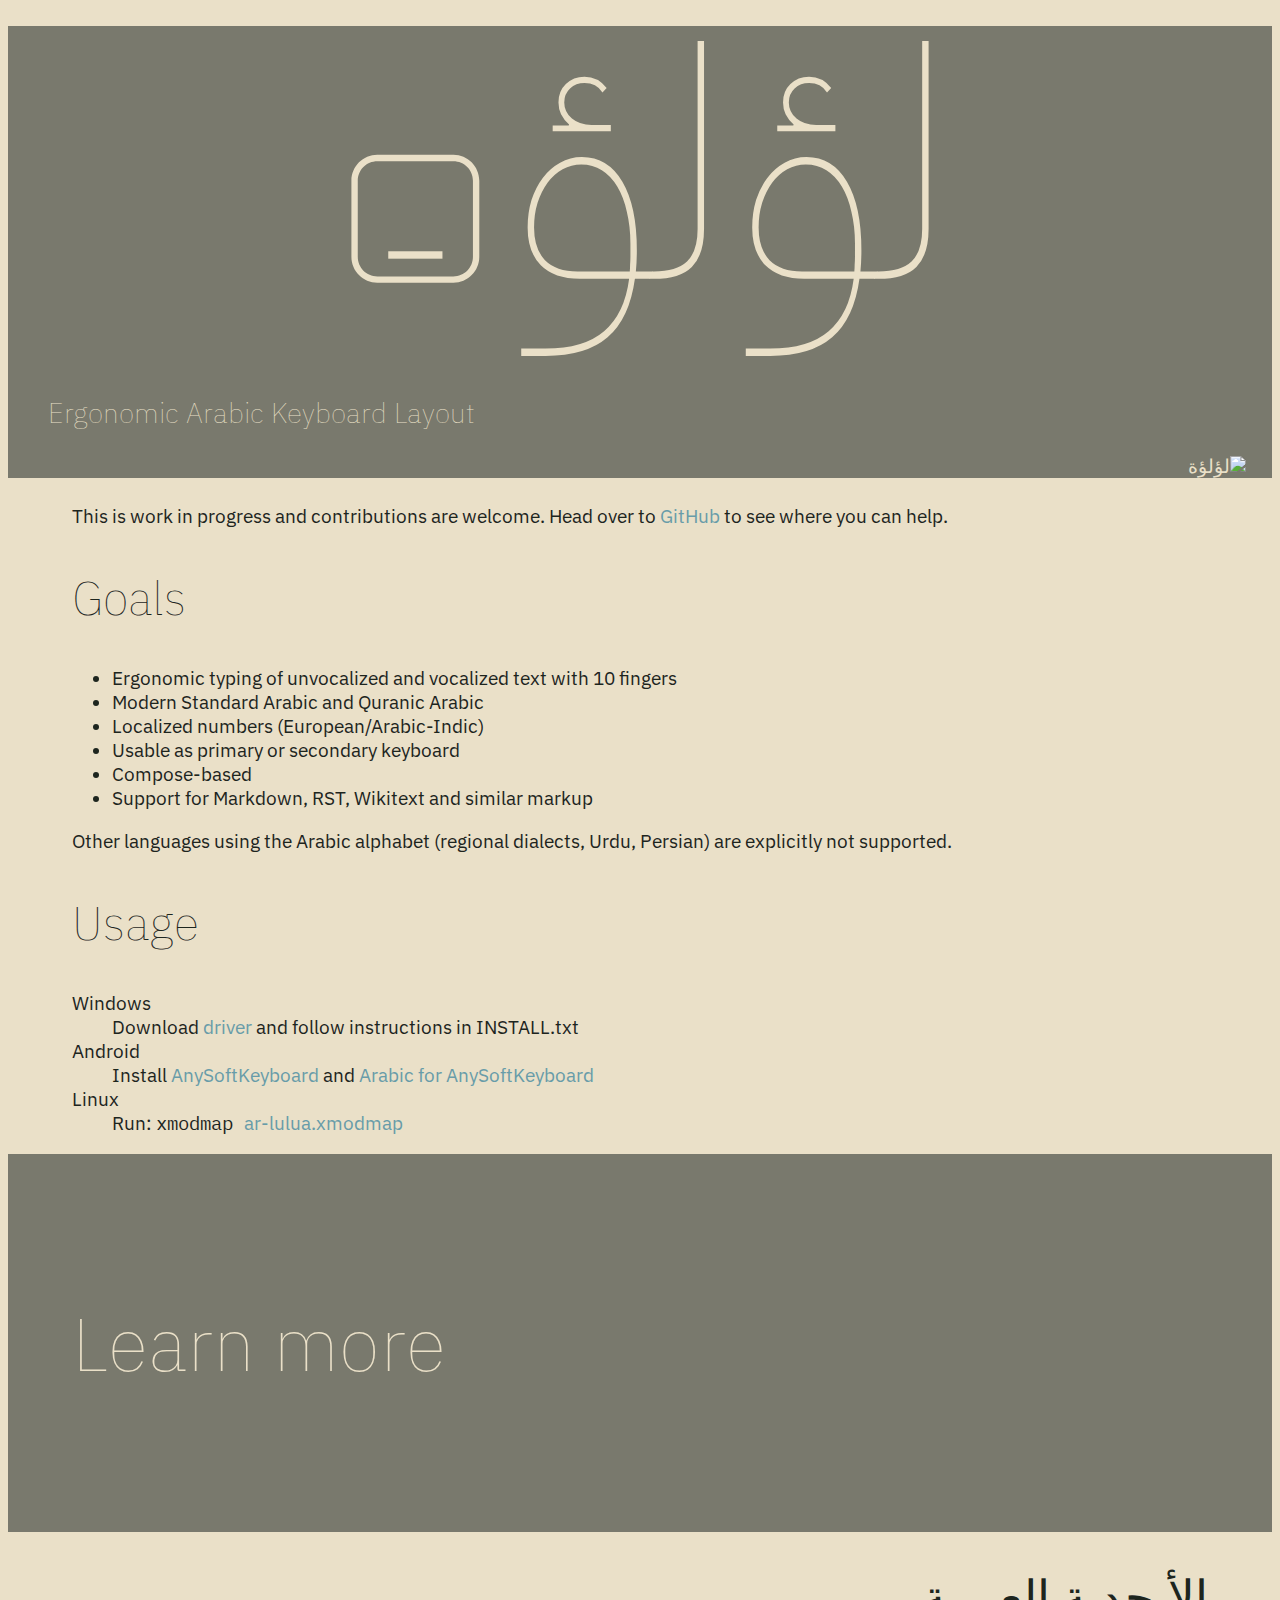
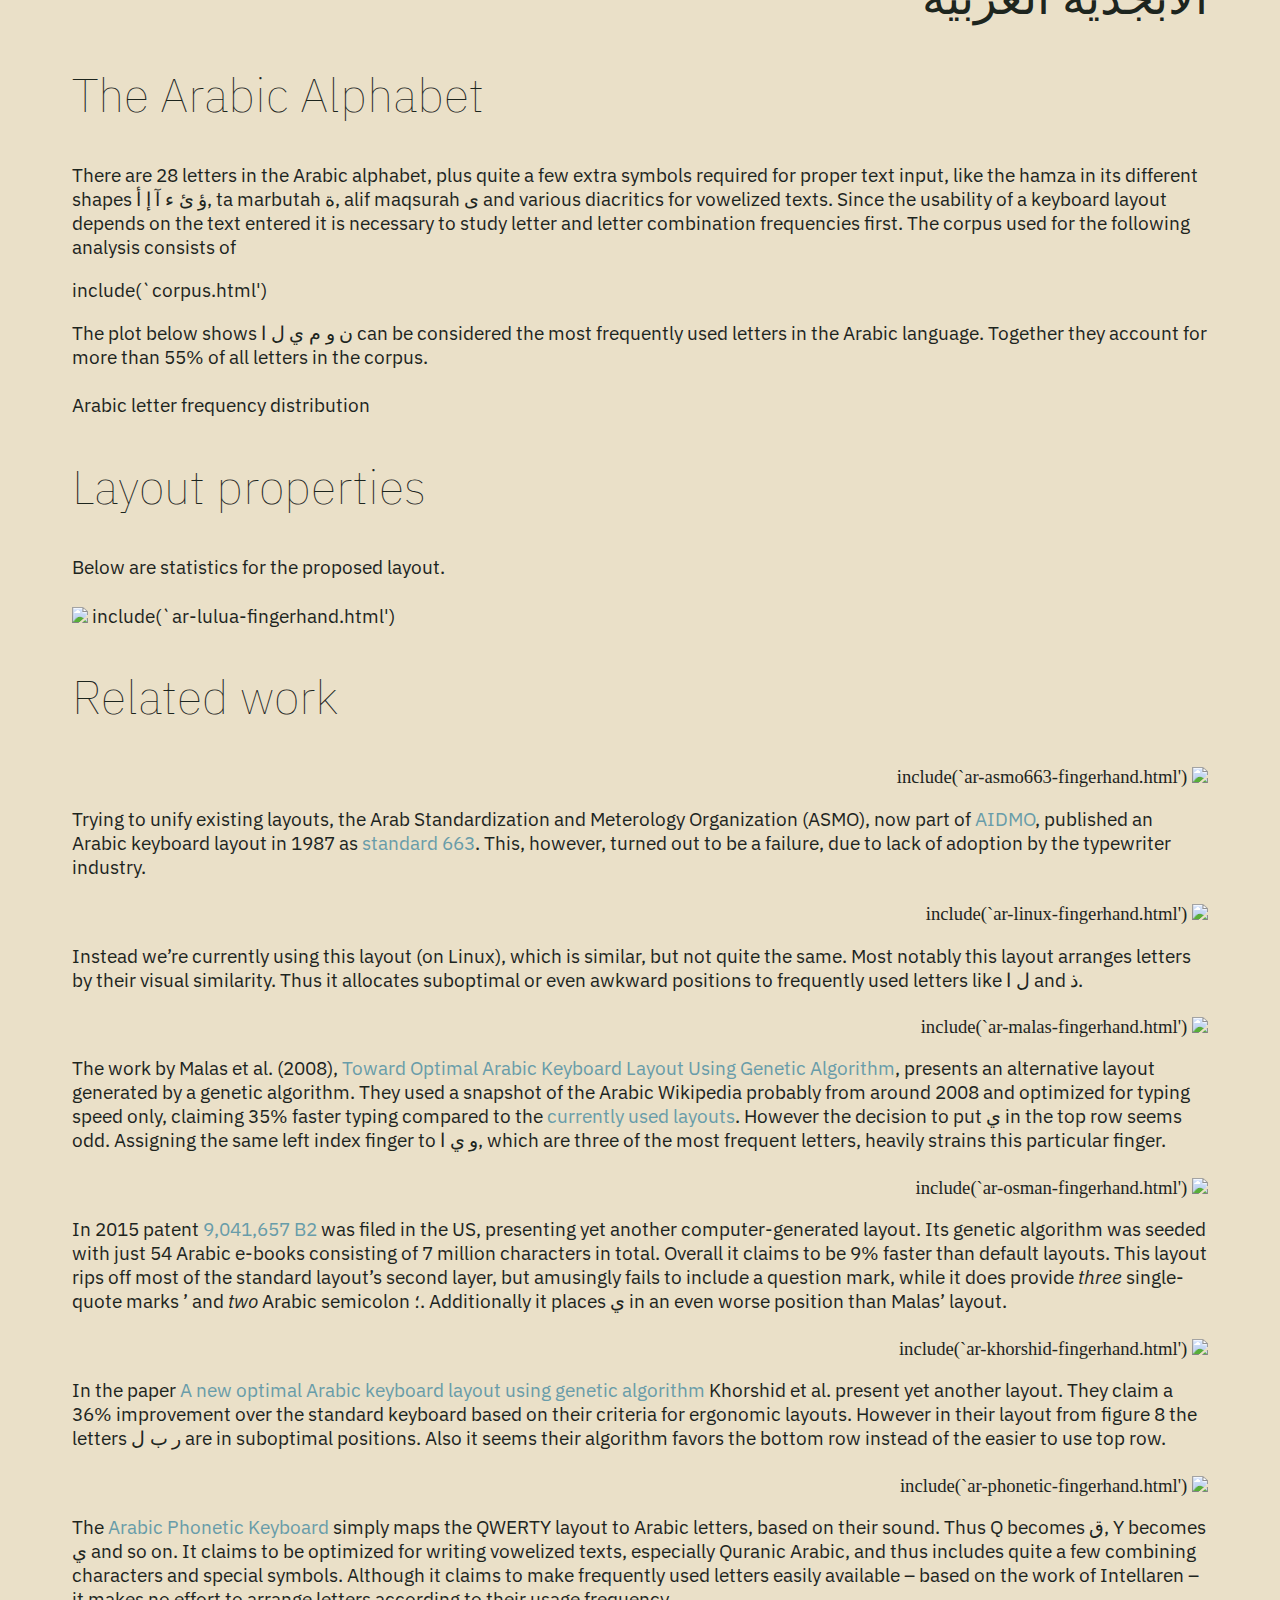
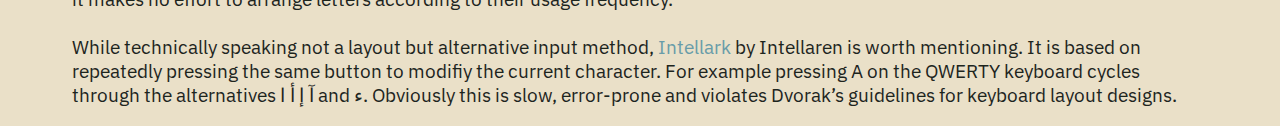
==== commit 3a278208: "doc: Remove paragraph that was added by accident" ====
--- a/doc/index.html
+++ b/doc/index.html
@@ -182,11 +182,6 @@
 		<div class="pure-u-1 pure-u-md-1-2" lang="en">
 		<div class="lbox">
 			<h2>Related work</h2>
-			<p>This non-comprehensive section… Unicode’s
-			<abbr title="Unicode Common Locale Data Repository">CLDR</abbr>
-			lists
-			<a href="https://www.unicode.org/cldr/charts/latest/keyboards/layouts/ar.html">various
-			Arabic keyboard layouts</a> too.</p>
 		</div>
 		</div>
 	</div>
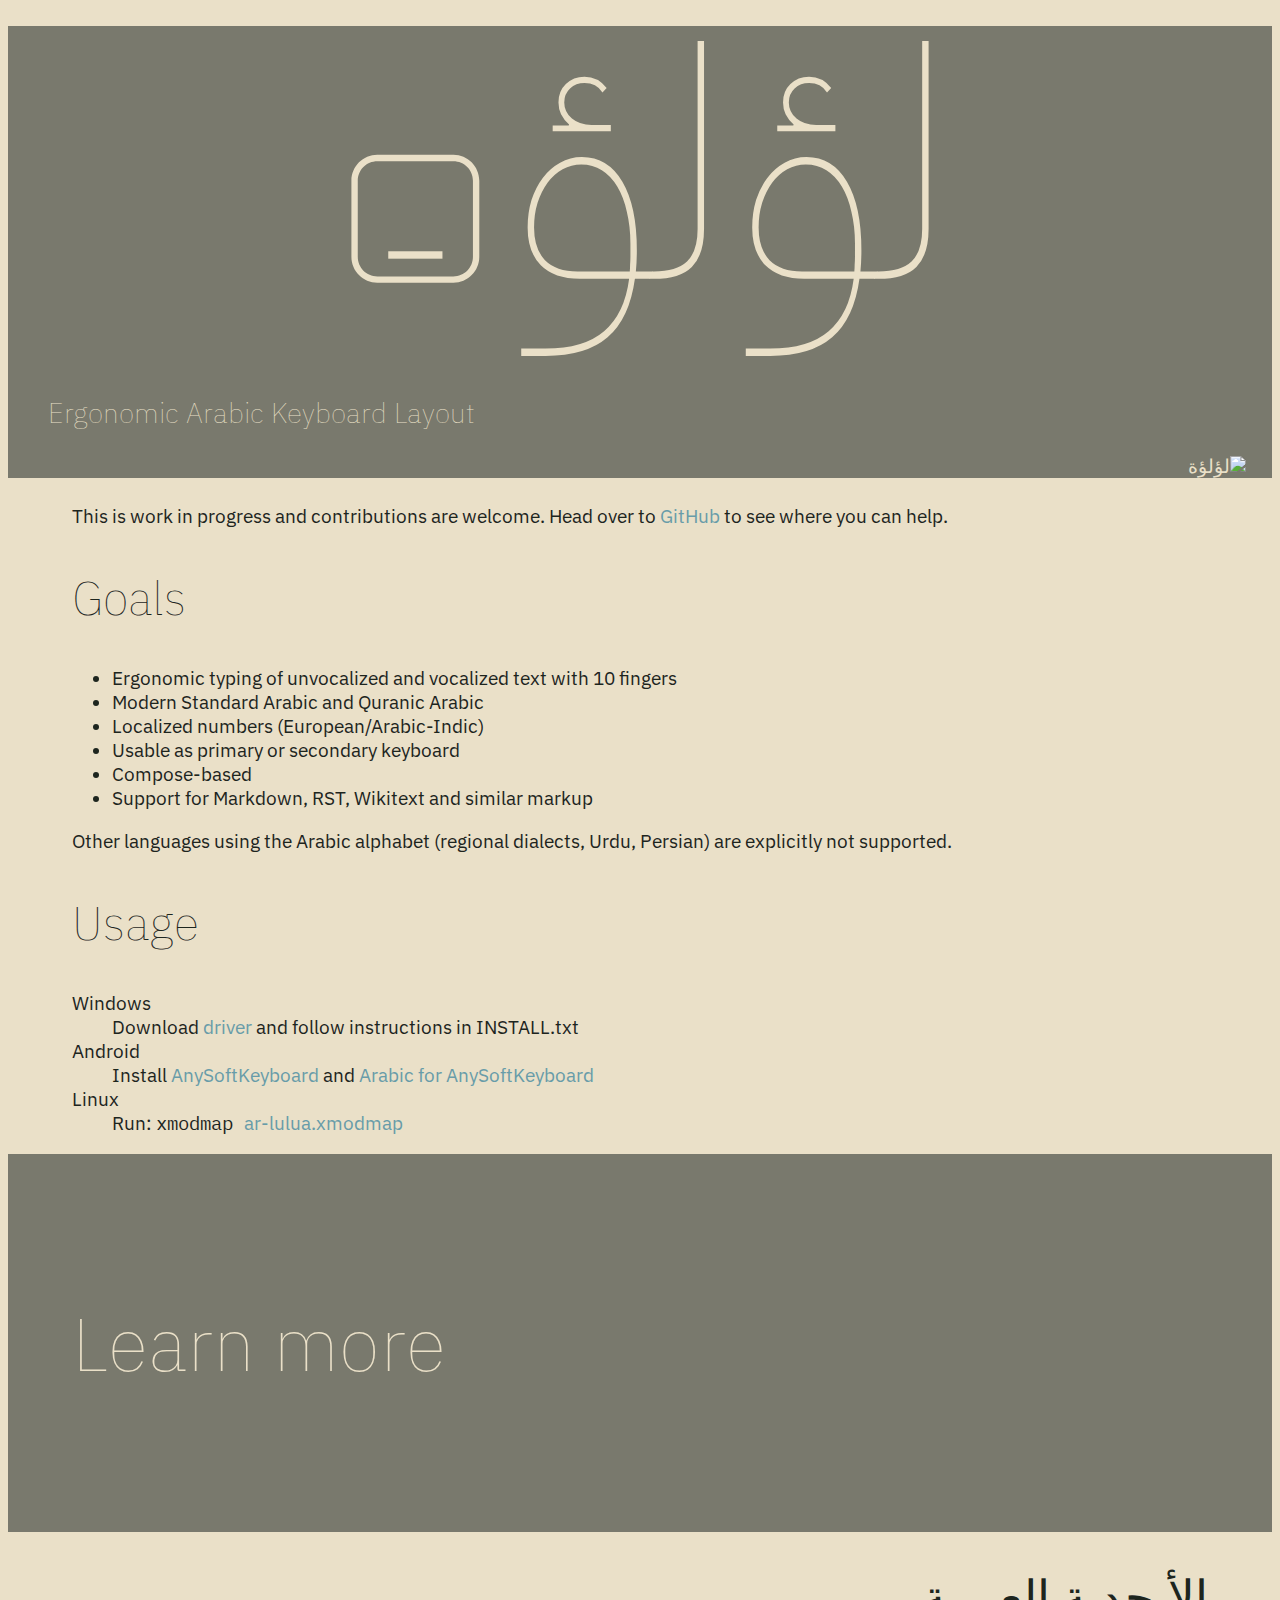
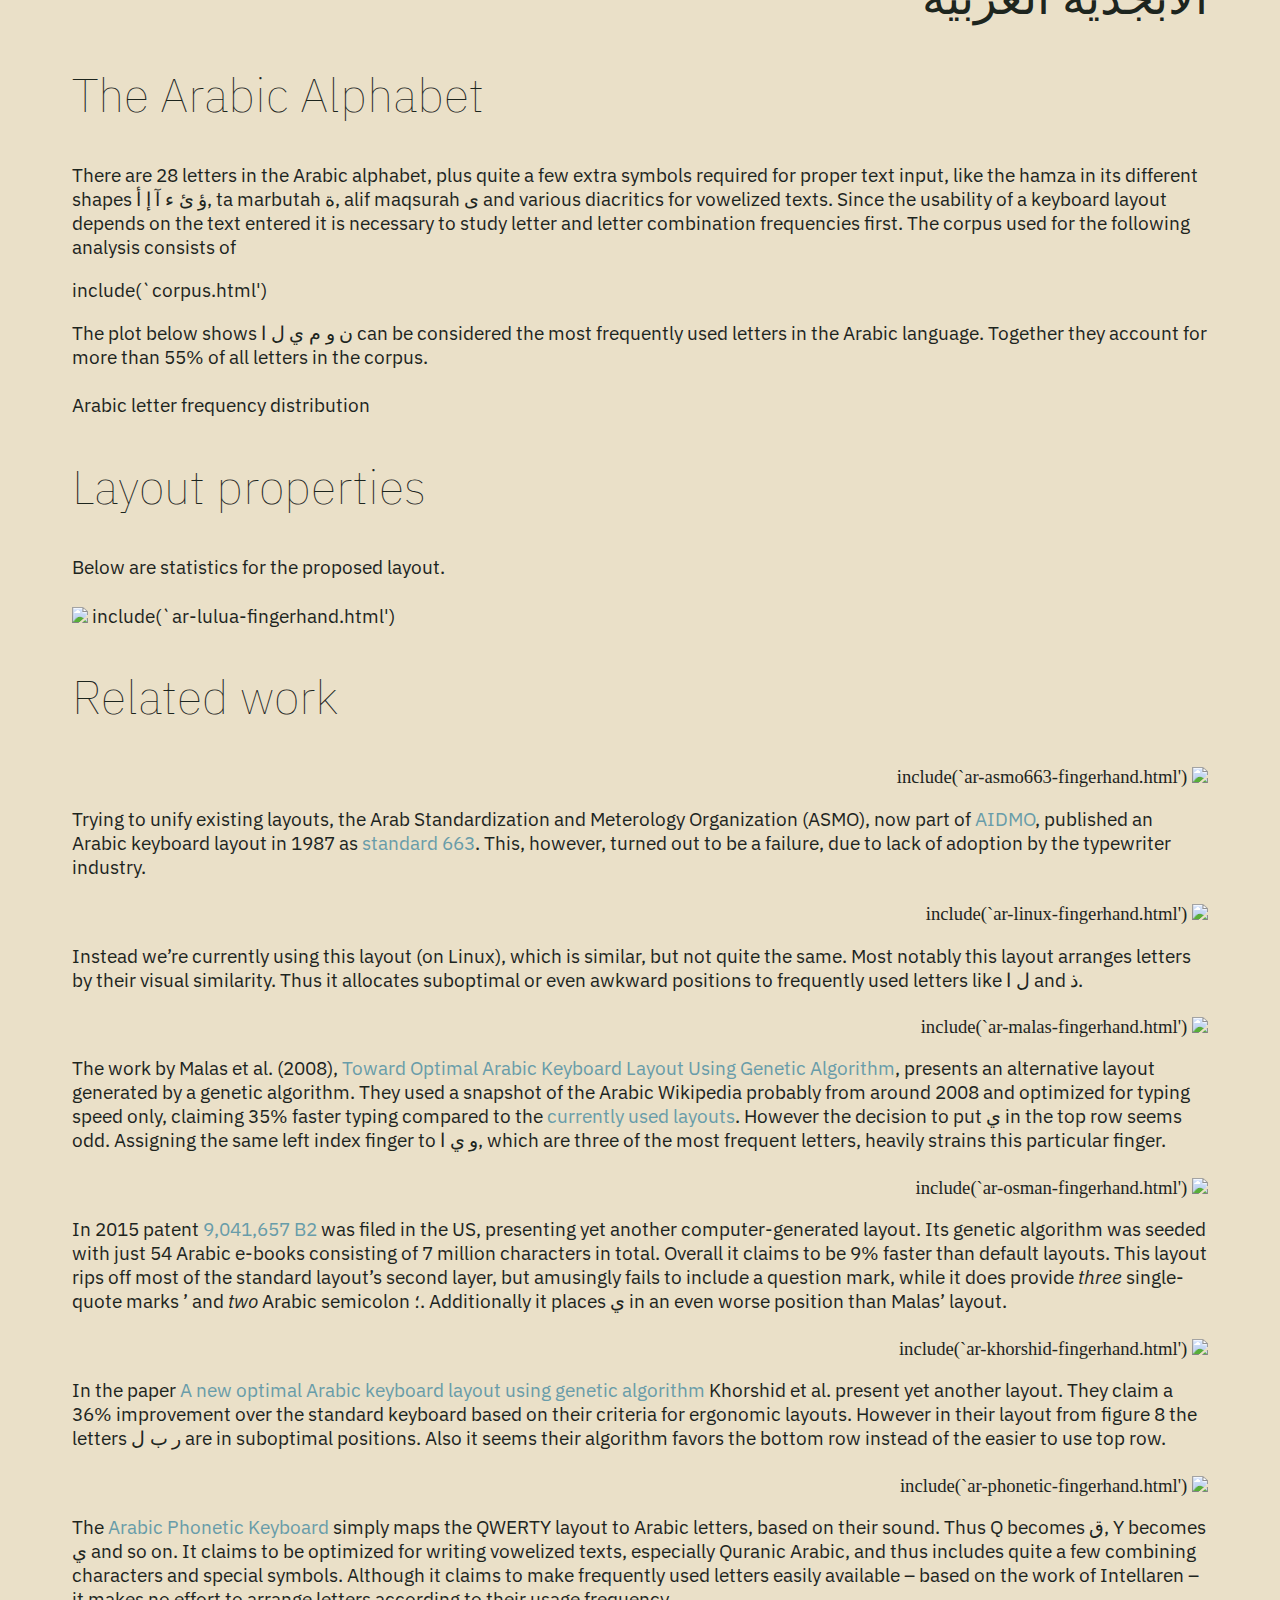
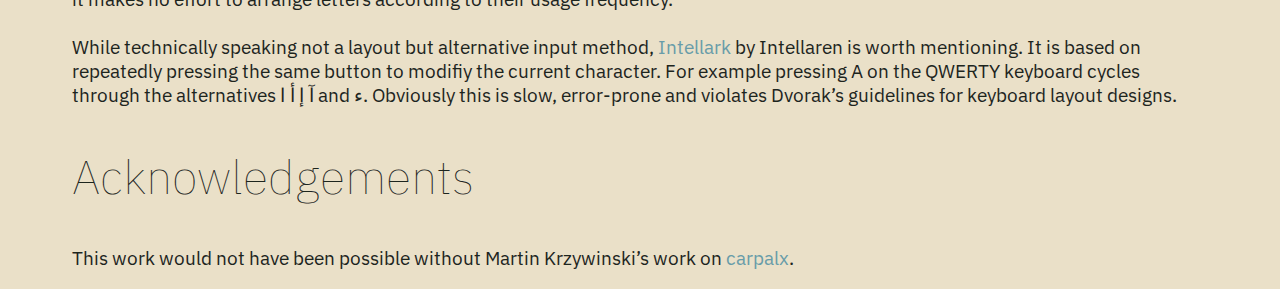
==== commit 195949f9: "doc: Add section acknowledgements" ====
--- a/doc/index.html
+++ b/doc/index.html
@@ -174,6 +174,7 @@
 	include(`ar-lulua-fingerhand.html')
 </div>
 </figure>
+</section>
 
 <section class="layoutgallery">
 	<div class="pure-g flexreverse">
@@ -380,7 +381,21 @@
 	</div>
 </section>
 
-
+<section>
+<div class="pure-g flexreverse">
+	<div class="pure-u-1 pure-u-md-1-2">
+	</div>
+	<div class="pure-u-1 pure-u-md-1-2" lang="en">
+	<div class="lbox">
+		<h2>Acknowledgements</h2>
+
+		<p>This work would not have been possible without Martin Krzywinski’s
+		work on <a
+		href="http://mkweb.bcgsc.ca/carpalx/?typing_effort">carpalx</a>.</p>
+	</div>
+	</div>
+</div>
+</section>
 
 </div>
 <script>
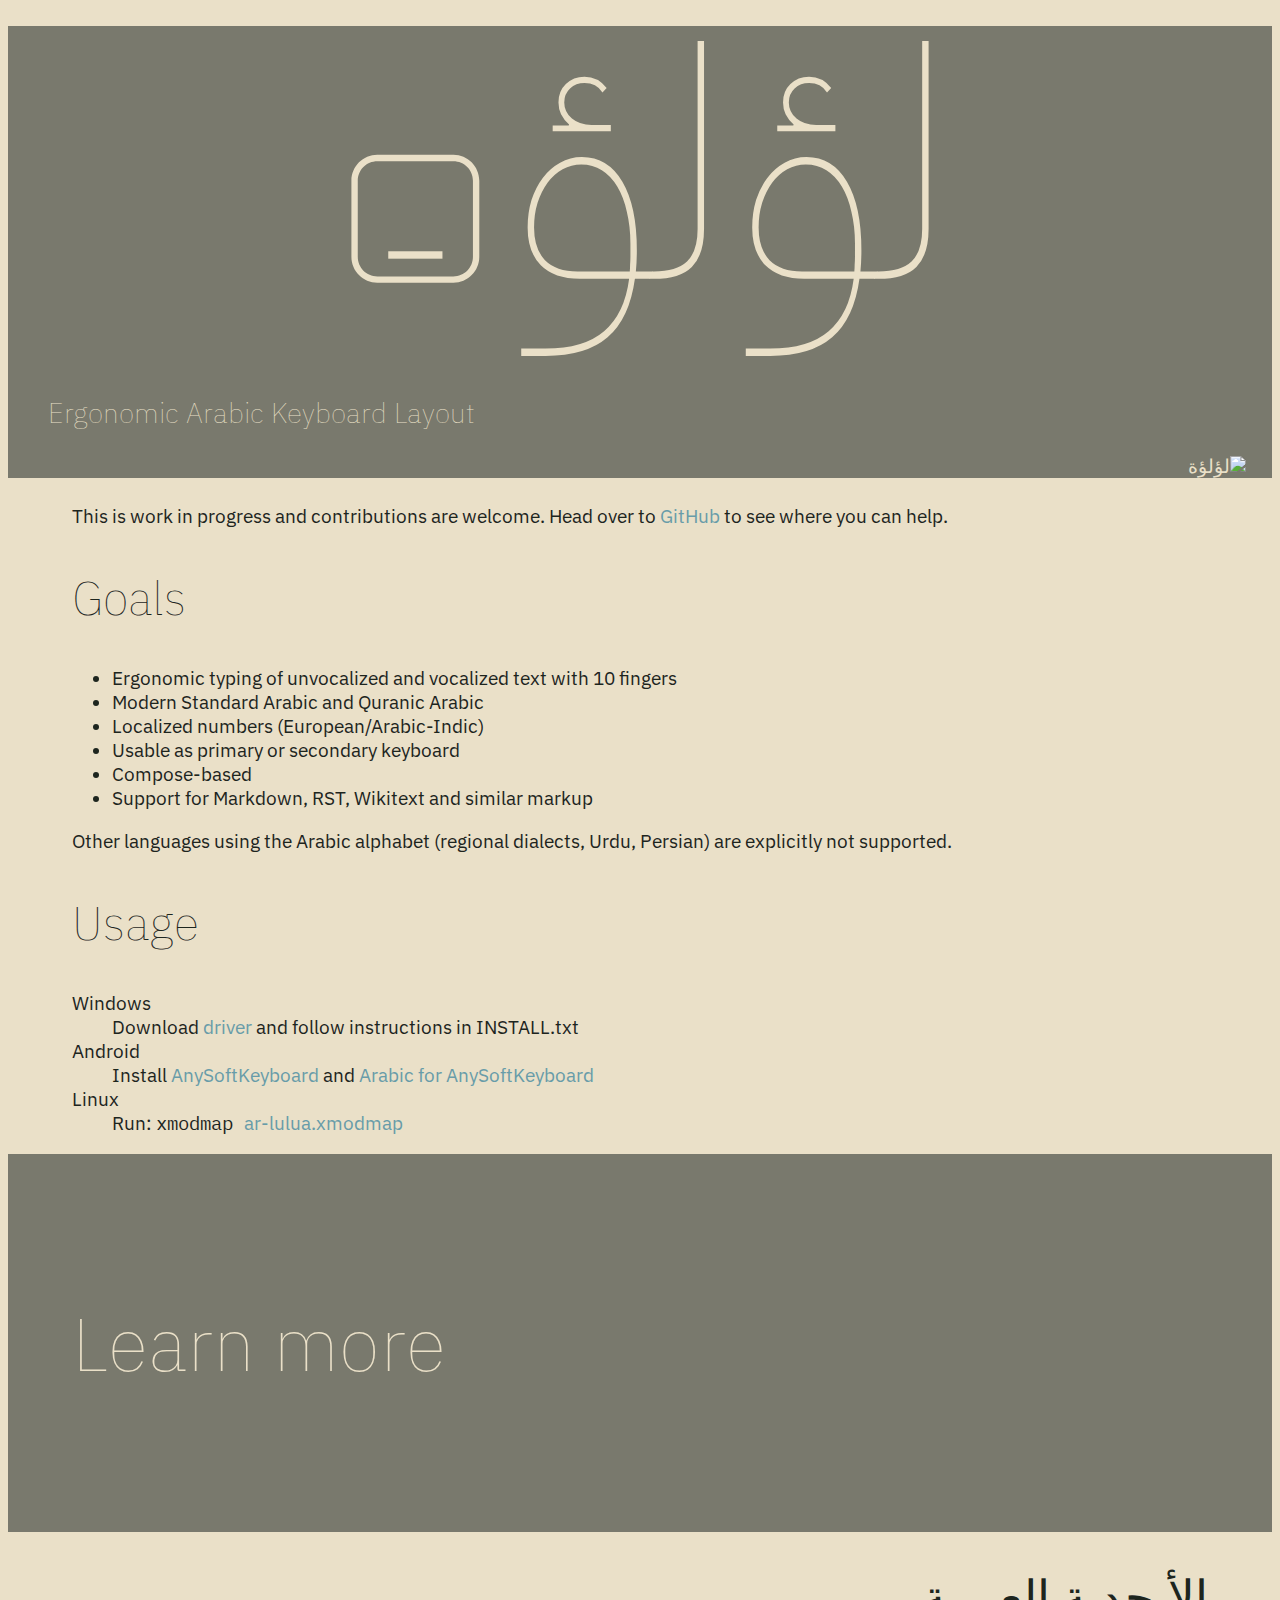
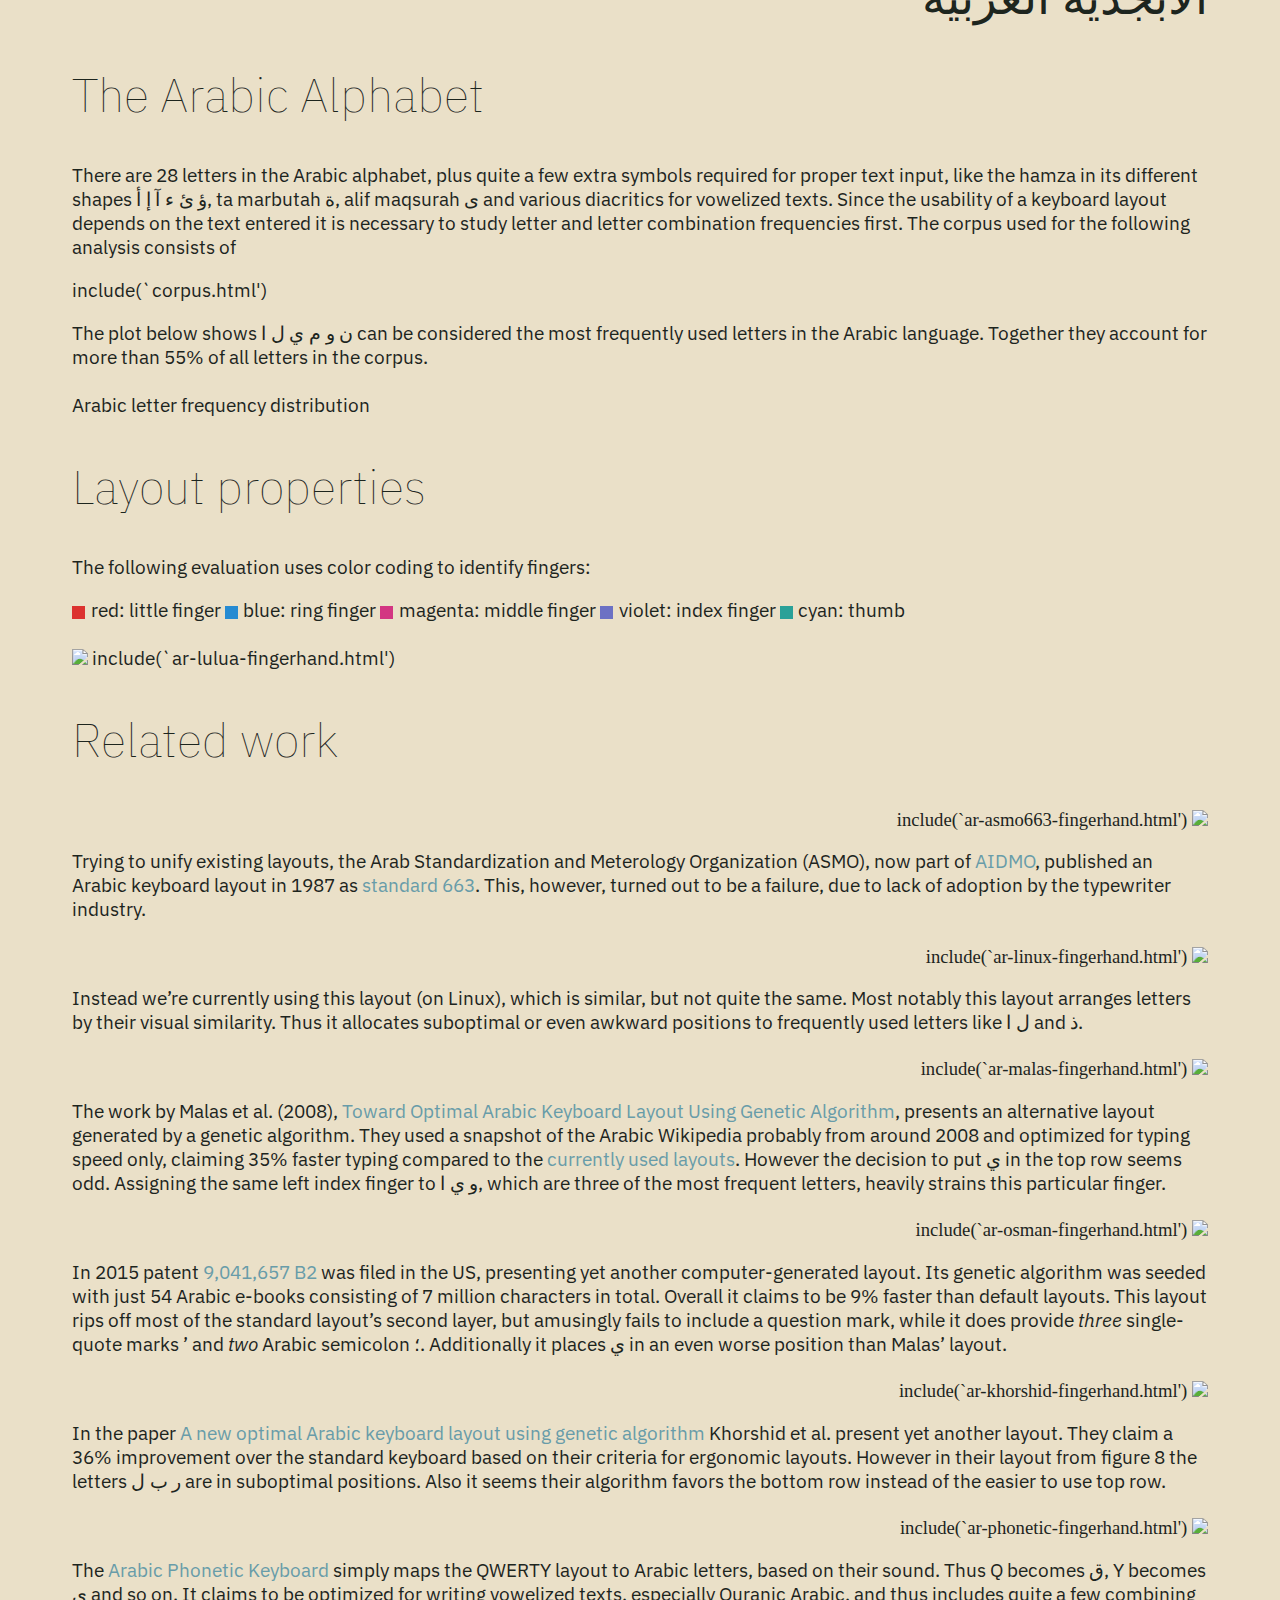
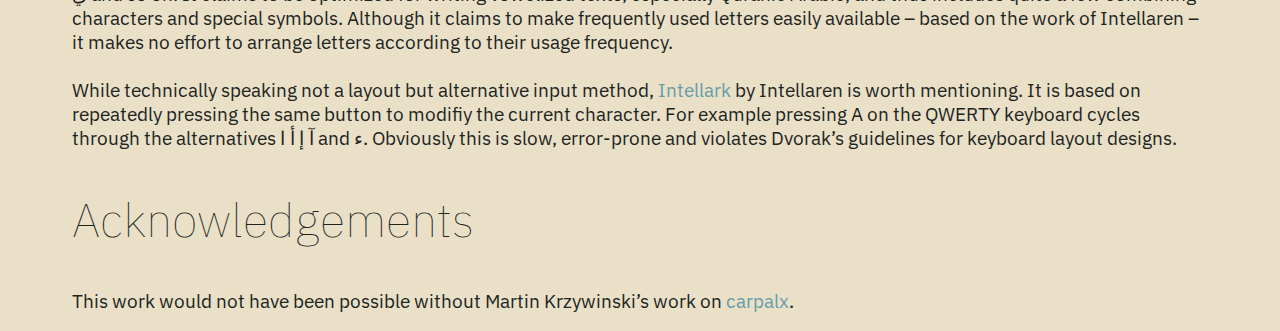
==== commit a91fc5e9: "doc: Explain finger color coding" ====
--- a/doc/index.html
+++ b/doc/index.html
@@ -17,13 +17,13 @@
 <div class="title-card pure-g">
 	<div class="pure-u-1 pure-u-lg-1-3">
 	<div class="lbox">
-		<h1 class="title"><img class="logo" src="lulua-logo.svg"></h1>
+		<h1 class="title"><img class="logo" src="lulua-logo.svg" alt="لؤلؤة"></h1>
 		<div class="pure-g flexreverse">
 			<div class="pure-u-1 pure-u-sm-1-2">
 				<!--<h2 class="subtitle">لوحة مفاتيح العربية المريحة</h1>-->
 			</div>
 			<div class="pure-u-1 pure-u-sm-1-2">
-				<h2 class="subtitle" lang="en">Ergonomic Arabic Keyboard Layout</h1>
+				<h2 class="subtitle" lang="en">Ergonomic Arabic Keyboard Layout</h2>
 			</div>
 		</div>
 	</div>
@@ -44,7 +44,7 @@
 	<div class="lbox">
 		<p>This is work in progress and contributions are welcome. Head over to
 		<a href="https://github.com/PromyLOPh/lulua">GitHub</a> to see where
-		you can help.</a></p>
+		you can help.</p>
 	</div>
 	</div>
 </div>
@@ -86,7 +86,6 @@
 			<a href="https://play.google.com/store/apps/details?id=com.anysoftkeyboard.languagepack.arabic">Arabic for AnySoftKeyboard</a>
 			<dt>Linux</dt>
 			<dd>Run: <code>xmodmap <a href="ar-lulua.xmodmap">ar-lulua.xmodmap</a></code></dd>
-			</dd>
 		</dl>
 	</div>
 	</div>
@@ -163,7 +162,19 @@
 	<div class="lbox">
 		<h2>Layout properties</h2>
 
-		<p>Below are statistics for the proposed layout.</p>
+		<p>The following evaluation uses color coding to identify fingers:</p>
+		<dl class="colorcodes">
+			<dt class="finger little">red</dt>
+			<dd>little finger</dd>
+			<dt class="finger ring">blue</dt>
+			<dd>ring finger</dd>
+			<dt class="finger middle">magenta</dt>
+			<dd>middle finger
+			<dt class="finger index">violet</dt>
+			<dd>index finger</dd>
+			<dt class="finger thumb">cyan</dt>
+			<dd>thumb</dd>
+		</dl>
 	</div>
 	</div>
 </div>
@@ -397,7 +408,6 @@
 </div>
 </section>
 
-</div>
 <script>
 fetch('letterfreq.json')
     .then(function(response) { return response.json(); })
--- a/doc/style.css
+++ b/doc/style.css
@@ -8,6 +8,12 @@
 	--main-brand: #A48A4E;
 	--dark-accent: #79796D;
 	--dark-shades: #1D251E;
+
+	--finger-little: #dc322f; /* red */
+	--finger-ring: #268bd2; /* blue */
+	--finger-middle: #d33682; /* magenta */
+	--finger-index: #6c71c4; /* violet */
+	--finger-thumb: #2aa198; /* cyan */
 }
 
 @font-face {
@@ -126,19 +132,19 @@
 }
 /* keep in sync with render-svg.css */
 div.fingerhandstats .fingers .little {
-	border: 0.1em solid #dc322f; /* red */
+	border: 0.1em solid var(--finger-little);
 }
 div.fingerhandstats .fingers .ring {
-	border: 0.1em solid #268bd2; /* blue */
+	border: 0.1em solid var(--finger-ring);
 }
 div.fingerhandstats .fingers .middle  {
-	border: 0.1em solid #d33682; /* magenta */
+	border: 0.1em solid var(--finger-middle);
 }
 div.fingerhandstats .fingers .index {
-	border: 0.1em solid #6c71c4; /* violet */
+	border: 0.1em solid var(--finger-index);
 }
 div.fingerhandstats .fingers .thumb {
-	border: 0.1em solid #2aa198; /* cyan */
+	border: 0.1em solid var(--finger-thumb);
 }
 
 .pure-table td.numint {
@@ -152,3 +158,42 @@
 	padding-left: 0;
 }
 
+dl.colorcodes dt, dl.colorcodes dd {
+	display: inline;
+	padding: 0;
+	margin: 0;
+}
+
+dl.colorcodes dt:after {
+	content: ":";
+}
+
+dl.colorcodes .finger:before {
+	width: 0.7em;
+	height: 0.7em;
+	display: inline-block;
+	content: " ";
+	margin-right: 0.3em;
+	vertical-align: middle;
+}
+
+dl.colorcodes .finger.little::before {
+	background-color: var(--finger-little);
+}
+
+dl.colorcodes .finger.ring::before {
+	background-color: var(--finger-ring);
+}
+
+dl.colorcodes .finger.middle::before {
+	background-color: var(--finger-middle);
+}
+
+dl.colorcodes .finger.index::before {
+	background-color: var(--finger-index);
+}
+
+dl.colorcodes .finger.thumb::before {
+	background-color: var(--finger-thumb);
+}
+
